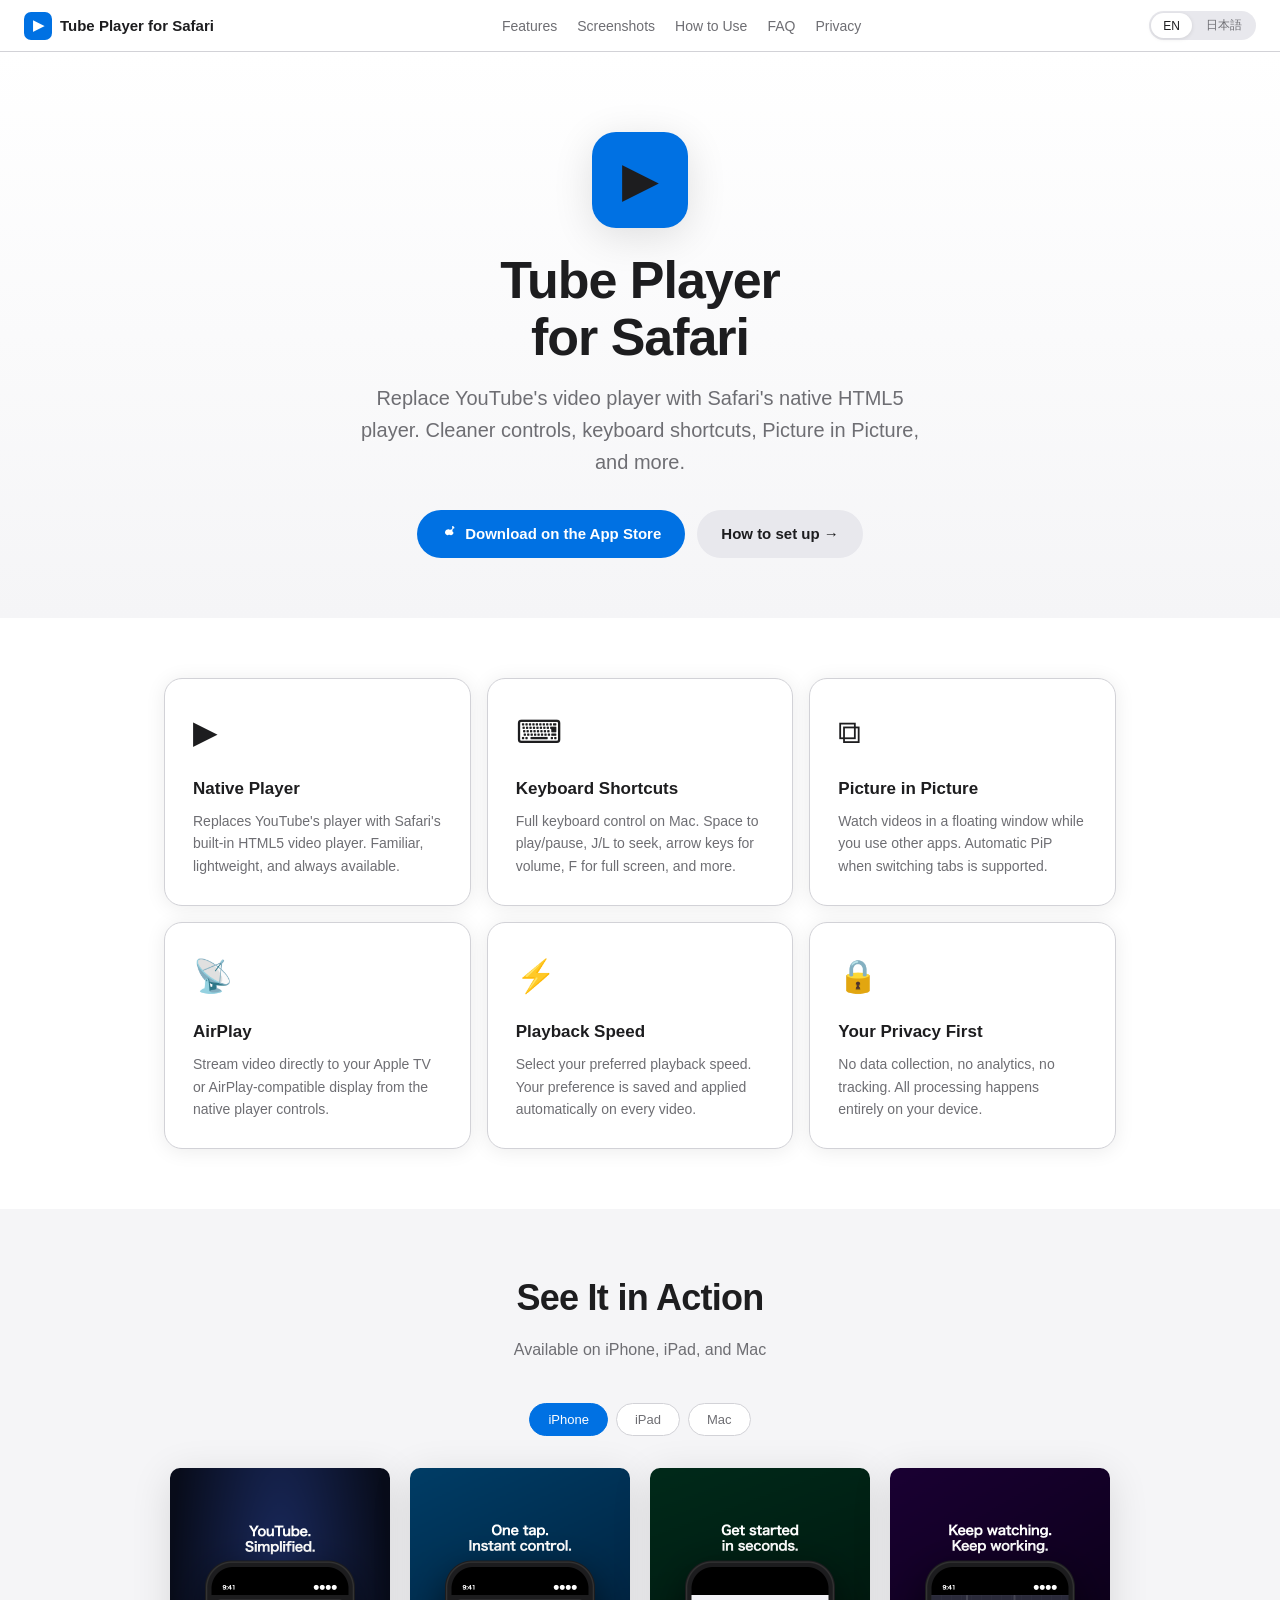
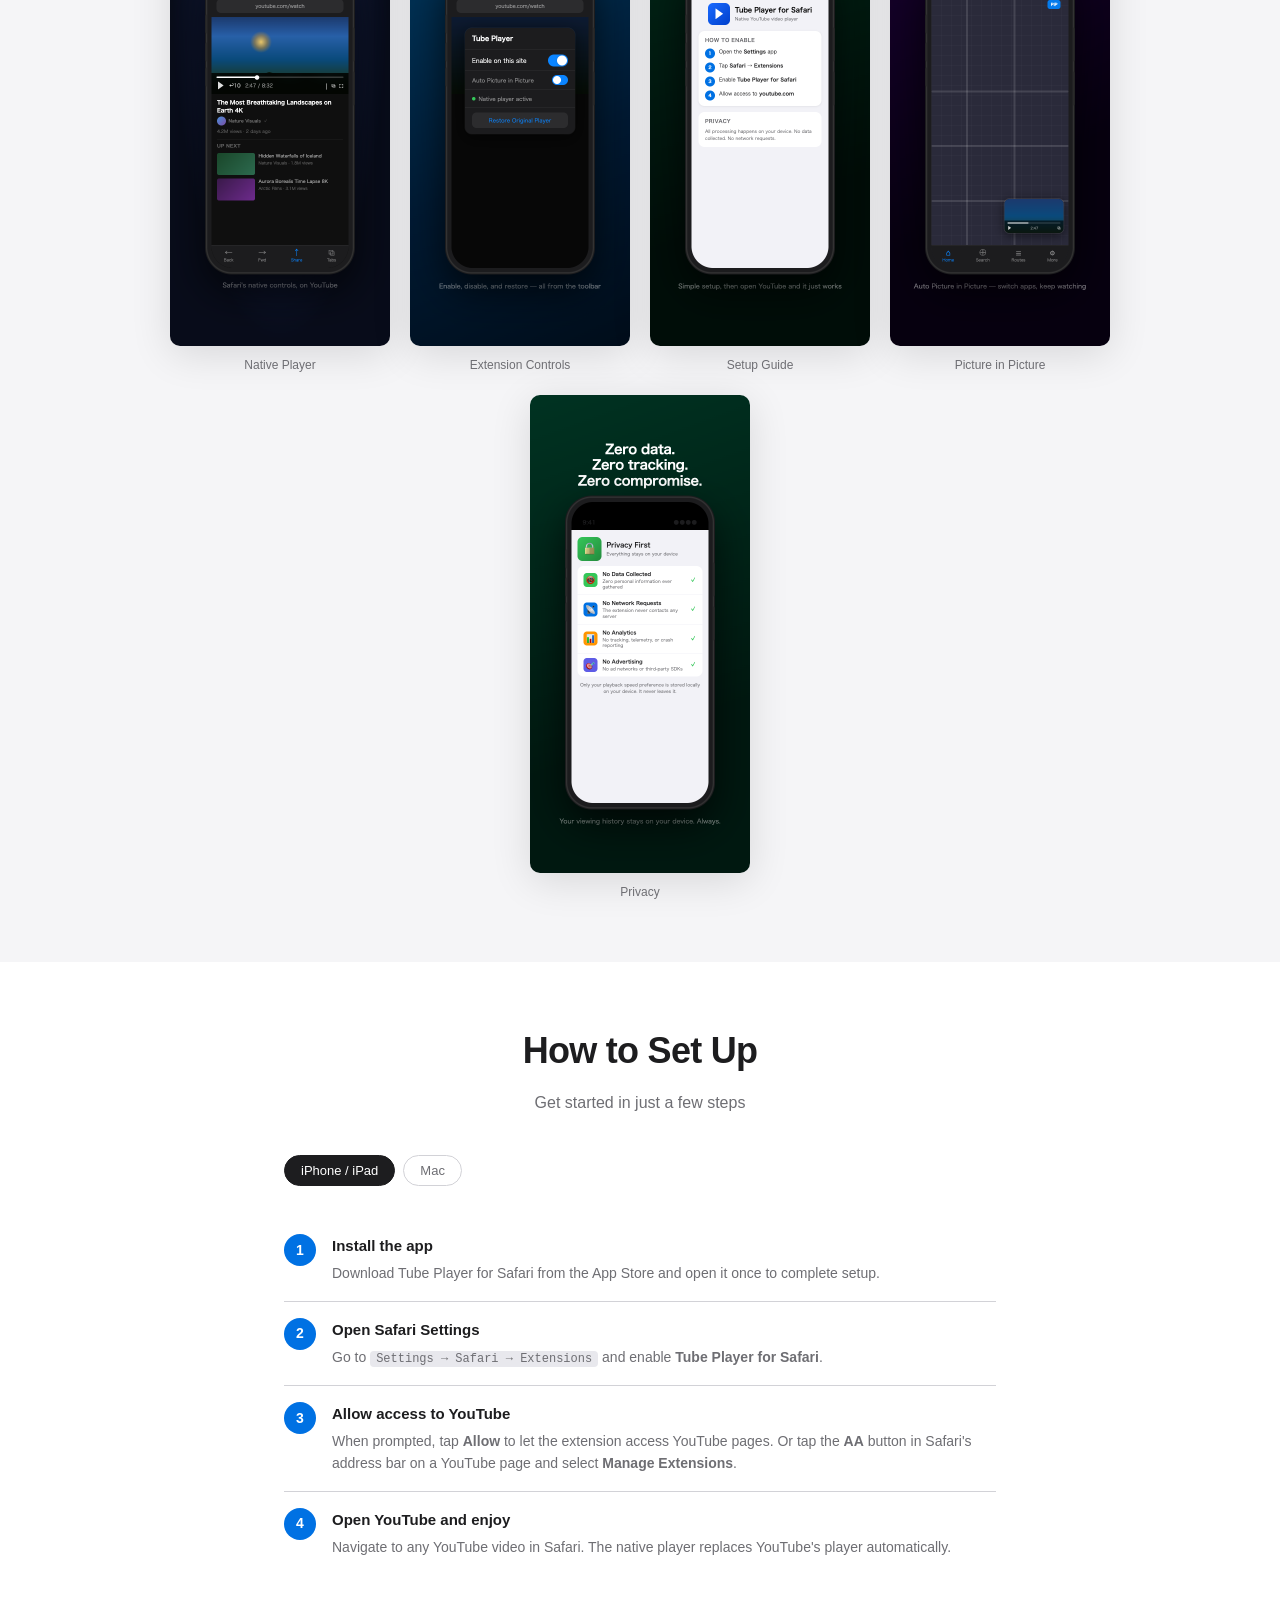
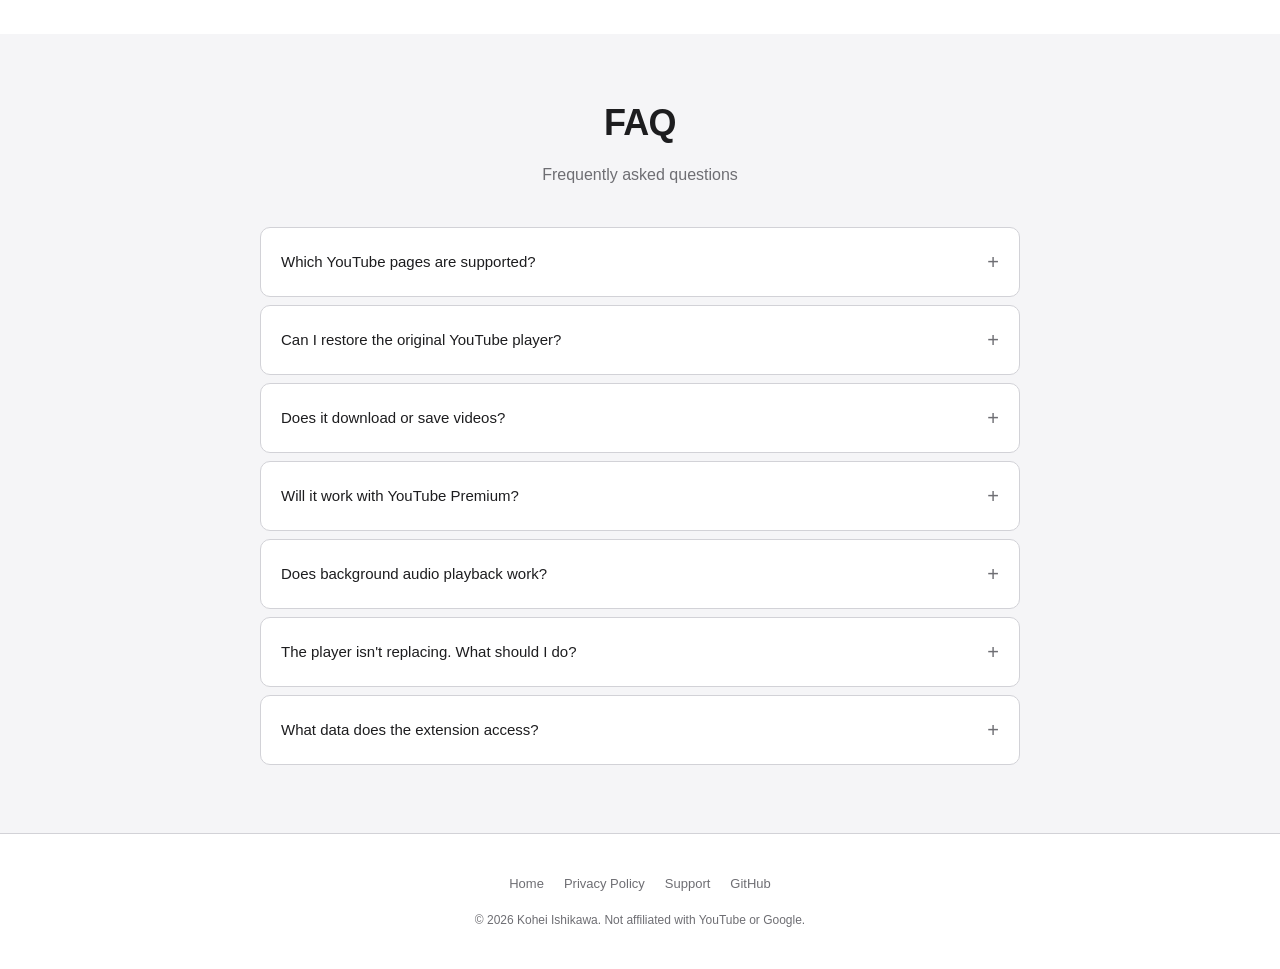
==== index.html @ a0680b27 "feat: add public support site with EN/JA language toggle - index.html: landing + support page with f" ====
<!DOCTYPE html>
<html lang="en">
<head>
  <meta charset="UTF-8">
  <meta name="viewport" content="width=device-width, initial-scale=1.0">
  <title>Tube Player for Safari</title>
  <meta name="description" content="Replace YouTube's video player with Safari's native HTML5 player. Cleaner controls, Picture in Picture, and full keyboard support.">
  <meta name="theme-color" content="#0071e3">
  <link rel="stylesheet" href="style.css">
  <!-- Open Graph -->
  <meta property="og:title" content="Tube Player for Safari">
  <meta property="og:description" content="Native YouTube video player for Safari on iPhone, iPad, and Mac.">
  <meta property="og:type" content="website">
  <meta property="og:image" content="images/iphone-01-player.png">
  <style>
    /* hide/show lang content */
    [data-lang] { display: none; }
    [data-lang="en"] { display: block; }
    html[lang="ja"] [data-lang="ja"] { display: block; }
    html[lang="ja"] [data-lang="en"] { display: none; }
    /* inline spans */
    span[data-lang] { display: none; }
    span[data-lang="en"] { display: inline; }
    html[lang="ja"] span[data-lang="ja"] { display: inline; }
    html[lang="ja"] span[data-lang="en"] { display: none; }
  </style>
</head>
<body>

<!-- ── Navigation ── -->
<nav>
  <a href="index.html" class="nav-brand">
    <div class="icon">▶</div>
    Tube Player for Safari
  </a>
  <ul class="nav-links">
    <li><a href="#features"><span data-lang="en">Features</span><span data-lang="ja">機能</span></a></li>
    <li><a href="#screenshots"><span data-lang="en">Screenshots</span><span data-lang="ja">スクリーンショット</span></a></li>
    <li><a href="#howto"><span data-lang="en">How to Use</span><span data-lang="ja">使い方</span></a></li>
    <li><a href="#faq">FAQ</a></li>
    <li><a href="privacy.html"><span data-lang="en">Privacy</span><span data-lang="ja">プライバシー</span></a></li>
  </ul>
  <div class="lang-toggle">
    <button class="lang-btn active" onclick="setLang('en')">EN</button>
    <button class="lang-btn" onclick="setLang('ja')">日本語</button>
  </div>
</nav>

<!-- ── Hero ── -->
<section class="hero">
  <div class="hero-icon">▶</div>

  <h1>
    <span data-lang="en">Tube Player<br>for Safari</span>
    <span data-lang="ja">Tube Player<br>for Safari</span>
  </h1>

  <p class="hero-sub">
    <span data-lang="en">Replace YouTube's video player with Safari's native HTML5 player. Cleaner controls, keyboard shortcuts, Picture in Picture, and more.</span>
    <span data-lang="ja">YouTubeの動画プレーヤーを、Safariのネイティブ HTML5 プレーヤーに置き換えます。スッキリしたコントロール、キーボードショートカット、ピクチャーインピクチャーに対応。</span>
  </p>

  <div class="cta-buttons">
    <a href="https://apps.apple.com/" class="btn-primary">
      <svg width="16" height="16" viewBox="0 0 16 16" fill="currentColor"><path d="M11.182 0c.36.014.703.1.986.252a2.5 2.5 0 0 1 .916.855c.21.333.347.703.4 1.09-.34.05-.663.163-.945.335a2.4 2.4 0 0 0-.85.882 2.37 2.37 0 0 0-.32 1.183c0 .45.12.87.336 1.232.22.364.524.655.88.855-.15.433-.36.84-.627 1.21a4.7 4.7 0 0 1-.836.92c-.3.254-.616.38-.956.38-.26 0-.528-.065-.8-.197a2.5 2.5 0 0 0-1.07-.23c-.37 0-.72.077-1.047.23-.326.153-.6.23-.82.23-.34 0-.662-.13-.966-.39a5.1 5.1 0 0 1-.84-.93 5.2 5.2 0 0 1-.673-1.266A4.7 4.7 0 0 1 4 6.7c0-.63.138-1.22.41-1.764a3.27 3.27 0 0 1 1.16-1.28 3.1 3.1 0 0 1 1.64-.474c.35 0 .692.075 1.025.224.333.15.614.225.845.225.198 0 .47-.073.818-.22.347-.146.695-.22 1.046-.22l.24.01z"/></svg>
      <span data-lang="en">Download on the App Store</span>
      <span data-lang="ja">App Storeからダウンロード</span>
    </a>
    <a href="#howto" class="btn-secondary">
      <span data-lang="en">How to set up →</span>
      <span data-lang="ja">設定方法 →</span>
    </a>
  </div>
</section>

<!-- ── Features ── -->
<section id="features">
  <div class="features">
    <div class="feature-card">
      <div class="feature-icon">▶</div>
      <h3><span data-lang="en">Native Player</span><span data-lang="ja">ネイティブプレーヤー</span></h3>
      <p>
        <span data-lang="en">Replaces YouTube's player with Safari's built-in HTML5 video player. Familiar, lightweight, and always available.</span>
        <span data-lang="ja">YouTubeのプレーヤーをSafariのHTML5ビデオプレーヤーに置き換えます。シンプルで軽量、いつでも使えます。</span>
      </p>
    </div>
    <div class="feature-card">
      <div class="feature-icon">⌨</div>
      <h3><span data-lang="en">Keyboard Shortcuts</span><span data-lang="ja">キーボードショートカット</span></h3>
      <p>
        <span data-lang="en">Full keyboard control on Mac. Space to play/pause, J/L to seek, arrow keys for volume, F for full screen, and more.</span>
        <span data-lang="ja">Macでフルキーボード操作。スペースで再生/一時停止、J/Lでシーク、矢印キーで音量調整、Fでフルスクリーンなど。</span>
      </p>
    </div>
    <div class="feature-card">
      <div class="feature-icon">⧉</div>
      <h3>Picture in Picture</h3>
      <p>
        <span data-lang="en">Watch videos in a floating window while you use other apps. Automatic PiP when switching tabs is supported.</span>
        <span data-lang="ja">他のアプリを使いながら、フローティングウィンドウで動画を視聴。タブ切替時に自動でPiPに移行する機能も搭載。</span>
      </p>
    </div>
    <div class="feature-card">
      <div class="feature-icon">📡</div>
      <h3>AirPlay</h3>
      <p>
        <span data-lang="en">Stream video directly to your Apple TV or AirPlay-compatible display from the native player controls.</span>
        <span data-lang="ja">Apple TVやAirPlay対応ディスプレイへ、ネイティブコントロールから直接ストリーミング。</span>
      </p>
    </div>
    <div class="feature-card">
      <div class="feature-icon">⚡</div>
      <h3><span data-lang="en">Playback Speed</span><span data-lang="ja">再生速度</span></h3>
      <p>
        <span data-lang="en">Select your preferred playback speed. Your preference is saved and applied automatically on every video.</span>
        <span data-lang="ja">好みの再生速度を選択できます。設定は保存され、次回以降も自動的に適用されます。</span>
      </p>
    </div>
    <div class="feature-card">
      <div class="feature-icon">🔒</div>
      <h3><span data-lang="en">Your Privacy First</span><span data-lang="ja">プライバシー最優先</span></h3>
      <p>
        <span data-lang="en">No data collection, no analytics, no tracking. All processing happens entirely on your device.</span>
        <span data-lang="ja">データ収集なし、アナリティクスなし、トラッキングなし。すべての処理はあなたのデバイス上で完結します。</span>
      </p>
    </div>
  </div>
</section>

<!-- ── Screenshots ── -->
<section id="screenshots" class="screenshots-section">
  <div class="section-header">
    <h2><span data-lang="en">See It in Action</span><span data-lang="ja">スクリーンショット</span></h2>
    <p><span data-lang="en">Available on iPhone, iPad, and Mac</span><span data-lang="ja">iPhone・iPad・Macに対応</span></p>
  </div>

  <div class="device-tabs">
    <button class="device-tab active" onclick="showDevice('iphone')">iPhone</button>
    <button class="device-tab" onclick="showDevice('ipad')">iPad</button>
    <button class="device-tab" onclick="showDevice('mac')">Mac</button>
  </div>

  <!-- iPhone -->
  <div id="gallery-iphone" class="screenshot-gallery active">
    <div class="screenshot-item iphone">
      <img src="images/iphone-01-player.png" alt="Native player on iPhone" loading="lazy">
      <p class="screenshot-caption"><span data-lang="en">Native Player</span><span data-lang="ja">ネイティブプレーヤー</span></p>
    </div>
    <div class="screenshot-item iphone">
      <img src="images/iphone-02-popup.png" alt="Extension popup on iPhone" loading="lazy">
      <p class="screenshot-caption"><span data-lang="en">Extension Controls</span><span data-lang="ja">拡張機能コントロール</span></p>
    </div>
    <div class="screenshot-item iphone">
      <img src="images/iphone-03-setup.png" alt="Setup screen on iPhone" loading="lazy">
      <p class="screenshot-caption"><span data-lang="en">Setup Guide</span><span data-lang="ja">設定ガイド</span></p>
    </div>
    <div class="screenshot-item iphone">
      <img src="images/iphone-04-pip.png" alt="Picture in Picture on iPhone" loading="lazy">
      <p class="screenshot-caption">Picture in Picture</p>
    </div>
    <div class="screenshot-item iphone">
      <img src="images/iphone-05-privacy.png" alt="Privacy info on iPhone" loading="lazy">
      <p class="screenshot-caption"><span data-lang="en">Privacy</span><span data-lang="ja">プライバシー</span></p>
    </div>
  </div>

  <!-- iPad -->
  <div id="gallery-ipad" class="screenshot-gallery">
    <div class="screenshot-item ipad">
      <img src="images/ipad-01-player.png" alt="Native player on iPad" loading="lazy">
      <p class="screenshot-caption"><span data-lang="en">Native Player</span><span data-lang="ja">ネイティブプレーヤー</span></p>
    </div>
  </div>

  <!-- Mac -->
  <div id="gallery-mac" class="screenshot-gallery">
    <div class="screenshot-item mac">
      <img src="images/mac-01-player.png" alt="Native player on Mac" loading="lazy">
      <p class="screenshot-caption"><span data-lang="en">Native Player</span><span data-lang="ja">ネイティブプレーヤー</span></p>
    </div>
    <div class="screenshot-item mac">
      <img src="images/mac-02-shortcuts.png" alt="Keyboard shortcuts on Mac" loading="lazy">
      <p class="screenshot-caption"><span data-lang="en">Keyboard Shortcuts</span><span data-lang="ja">キーボードショートカット</span></p>
    </div>
  </div>
</section>

<!-- ── How to Use ── -->
<section id="howto" class="howto-section">
  <div class="section-header">
    <h2><span data-lang="en">How to Set Up</span><span data-lang="ja">設定方法</span></h2>
    <p><span data-lang="en">Get started in just a few steps</span><span data-lang="ja">数ステップで開始できます</span></p>
  </div>

  <div class="platform-selector">
    <button class="platform-btn active" onclick="showPlatform('ios')">iPhone / iPad</button>
    <button class="platform-btn" onclick="showPlatform('mac')">Mac</button>
  </div>

  <!-- iPhone / iPad steps -->
  <div id="steps-ios" class="platform-steps active">
    <ol class="steps-list">
      <li>
        <div class="step-num">1</div>
        <div class="step-content">
          <h4><span data-lang="en">Install the app</span><span data-lang="ja">アプリをインストール</span></h4>
          <p><span data-lang="en">Download Tube Player for Safari from the App Store and open it once to complete setup.</span><span data-lang="ja">App StoreからTube Player for Safariをダウンロードし、一度開いてセットアップを完了します。</span></p>
        </div>
      </li>
      <li>
        <div class="step-num">2</div>
        <div class="step-content">
          <h4><span data-lang="en">Open Safari Settings</span><span data-lang="ja">Safariの設定を開く</span></h4>
          <p><span data-lang="en">Go to <code>Settings → Safari → Extensions</code> and enable <strong>Tube Player for Safari</strong>.</span><span data-lang="ja"><code>設定 → Safari → 機能拡張</code> を開き、<strong>Tube Player for Safari</strong> を有効にします。</span></p>
        </div>
      </li>
      <li>
        <div class="step-num">3</div>
        <div class="step-content">
          <h4><span data-lang="en">Allow access to YouTube</span><span data-lang="ja">YouTubeへのアクセスを許可</span></h4>
          <p><span data-lang="en">When prompted, tap <strong>Allow</strong> to let the extension access YouTube pages. Or tap the <strong>AA</strong> button in Safari's address bar on a YouTube page and select <strong>Manage Extensions</strong>.</span><span data-lang="ja">確認が表示されたら <strong>許可</strong> をタップします。またはYouTubeページでSafariのアドレスバーの <strong>AA</strong> ボタンをタップし、<strong>機能拡張を管理</strong> を選択します。</span></p>
        </div>
      </li>
      <li>
        <div class="step-num">4</div>
        <div class="step-content">
          <h4><span data-lang="en">Open YouTube and enjoy</span><span data-lang="ja">YouTubeを開いて楽しむ</span></h4>
          <p><span data-lang="en">Navigate to any YouTube video in Safari. The native player replaces YouTube's player automatically.</span><span data-lang="ja">SafariでYouTubeの動画ページを開きます。ネイティブプレーヤーが自動的に置き換えます。</span></p>
        </div>
      </li>
    </ol>
  </div>

  <!-- Mac steps -->
  <div id="steps-mac" class="platform-steps">
    <ol class="steps-list">
      <li>
        <div class="step-num">1</div>
        <div class="step-content">
          <h4><span data-lang="en">Install the app</span><span data-lang="ja">アプリをインストール</span></h4>
          <p><span data-lang="en">Download Tube Player for Safari from the Mac App Store and launch it.</span><span data-lang="ja">Mac App StoreからTube Player for Safariをダウンロードし、起動します。</span></p>
        </div>
      </li>
      <li>
        <div class="step-num">2</div>
        <div class="step-content">
          <h4><span data-lang="en">Enable in Safari Preferences</span><span data-lang="ja">Safari環境設定で有効化</span></h4>
          <p><span data-lang="en">In Safari, go to <code>Safari → Settings → Extensions</code> and check <strong>Tube Player for Safari</strong>.</span><span data-lang="ja">Safariで <code>Safari → 設定 → 機能拡張</code> を開き、<strong>Tube Player for Safari</strong> にチェックを入れます。</span></p>
        </div>
      </li>
      <li>
        <div class="step-num">3</div>
        <div class="step-content">
          <h4><span data-lang="en">Allow access to YouTube</span><span data-lang="ja">YouTubeへのアクセスを許可</span></h4>
          <p><span data-lang="en">Click the <strong>▶</strong> toolbar button on a YouTube page and choose <strong>Always Allow on youtube.com</strong>.</span><span data-lang="ja">YouTubeのページでツールバーの <strong>▶</strong> ボタンをクリックし、<strong>youtube.comで常に許可</strong> を選択します。</span></p>
        </div>
      </li>
      <li>
        <div class="step-num">4</div>
        <div class="step-content">
          <h4><span data-lang="en">Start watching</span><span data-lang="ja">視聴開始</span></h4>
          <p><span data-lang="en">Open any YouTube video. Use keyboard shortcuts: <code>Space</code> play/pause, <code>J</code>/<code>L</code> seek 10s, <code>F</code> full screen, <code>I</code> Picture in Picture.</span><span data-lang="ja">YouTubeの動画を開きます。キーボードショートカット: <code>Space</code> 再生/一時停止、<code>J</code>/<code>L</code> 10秒シーク、<code>F</code> フルスクリーン、<code>I</code> ピクチャーインピクチャー。</span></p>
        </div>
      </li>
    </ol>

    <!-- Keyboard reference table -->
    <div style="margin-top:32px">
      <h3 style="font-size:17px;font-weight:600;margin-bottom:16px"><span data-lang="en">Keyboard Shortcuts</span><span data-lang="ja">キーボードショートカット</span></h3>
      <table style="width:100%;border-collapse:collapse;font-size:14px">
        <thead>
          <tr style="border-bottom:2px solid var(--border)">
            <th style="text-align:left;padding:8px 12px;font-weight:600"><span data-lang="en">Key</span><span data-lang="ja">キー</span></th>
            <th style="text-align:left;padding:8px 12px;font-weight:600"><span data-lang="en">Action</span><span data-lang="ja">操作</span></th>
          </tr>
        </thead>
        <tbody>
          <tr style="border-bottom:1px solid var(--border)">
            <td style="padding:8px 12px"><code style="background:var(--bg3);padding:2px 8px;border-radius:4px;font-family:ui-monospace,'SF Mono',monospace">Space / K</code></td>
            <td style="padding:8px 12px;color:var(--text2)"><span data-lang="en">Play / Pause</span><span data-lang="ja">再生 / 一時停止</span></td>
          </tr>
          <tr style="border-bottom:1px solid var(--border)">
            <td style="padding:8px 12px"><code style="background:var(--bg3);padding:2px 8px;border-radius:4px;font-family:ui-monospace,'SF Mono',monospace">J / ←</code></td>
            <td style="padding:8px 12px;color:var(--text2)"><span data-lang="en">Seek back 10s</span><span data-lang="ja">10秒戻す</span></td>
          </tr>
          <tr style="border-bottom:1px solid var(--border)">
            <td style="padding:8px 12px"><code style="background:var(--bg3);padding:2px 8px;border-radius:4px;font-family:ui-monospace,'SF Mono',monospace">L / →</code></td>
            <td style="padding:8px 12px;color:var(--text2)"><span data-lang="en">Seek forward 10s</span><span data-lang="ja">10秒進む</span></td>
          </tr>
          <tr style="border-bottom:1px solid var(--border)">
            <td style="padding:8px 12px"><code style="background:var(--bg3);padding:2px 8px;border-radius:4px;font-family:ui-monospace,'SF Mono',monospace">↑ / ↓</code></td>
            <td style="padding:8px 12px;color:var(--text2)"><span data-lang="en">Volume up / down</span><span data-lang="ja">音量 上げる / 下げる</span></td>
          </tr>
          <tr style="border-bottom:1px solid var(--border)">
            <td style="padding:8px 12px"><code style="background:var(--bg3);padding:2px 8px;border-radius:4px;font-family:ui-monospace,'SF Mono',monospace">F</code></td>
            <td style="padding:8px 12px;color:var(--text2)"><span data-lang="en">Full screen</span><span data-lang="ja">フルスクリーン</span></td>
          </tr>
          <tr style="border-bottom:1px solid var(--border)">
            <td style="padding:8px 12px"><code style="background:var(--bg3);padding:2px 8px;border-radius:4px;font-family:ui-monospace,'SF Mono',monospace">M</code></td>
            <td style="padding:8px 12px;color:var(--text2)"><span data-lang="en">Mute / Unmute</span><span data-lang="ja">ミュート / ミュート解除</span></td>
          </tr>
          <tr style="border-bottom:1px solid var(--border)">
            <td style="padding:8px 12px"><code style="background:var(--bg3);padding:2px 8px;border-radius:4px;font-family:ui-monospace,'SF Mono',monospace">I</code></td>
            <td style="padding:8px 12px;color:var(--text2)">Picture in Picture</td>
          </tr>
          <tr>
            <td style="padding:8px 12px"><code style="background:var(--bg3);padding:2px 8px;border-radius:4px;font-family:ui-monospace,'SF Mono',monospace">0 – 9</code></td>
            <td style="padding:8px 12px;color:var(--text2)"><span data-lang="en">Jump to 0%–90%</span><span data-lang="ja">0%〜90%にジャンプ</span></td>
          </tr>
        </tbody>
      </table>
    </div>
  </div>
</section>

<!-- ── FAQ ── -->
<section id="faq" class="faq-section">
  <div class="section-header">
    <h2>FAQ</h2>
    <p><span data-lang="en">Frequently asked questions</span><span data-lang="ja">よくある質問</span></p>
  </div>
  <div class="faq-list">

    <details>
      <summary><span data-lang="en">Which YouTube pages are supported?</span><span data-lang="ja">どのYouTubeページに対応していますか？</span></summary>
      <p><span data-lang="en">Standard video pages (youtube.com/watch), embedded players, Shorts, and playlists are detected. Live streams are handled separately. If replacement isn't possible for a particular page, the original player is left untouched.</span><span data-lang="ja">標準の動画ページ（youtube.com/watch）、埋め込みプレーヤー、ショート、プレイリストに対応しています。ライブ配信は別途処理されます。特定のページで置き換えができない場合、元のプレーヤーはそのまま維持されます。</span></p>
    </details>

    <details>
      <summary><span data-lang="en">Can I restore the original YouTube player?</span><span data-lang="ja">元のYouTubeプレーヤーに戻せますか？</span></summary>
      <p><span data-lang="en">Yes. Click the Tube Player toolbar button and tap "Restore Original Player" to switch back immediately. You can also disable the extension per-site or globally from the same popup.</span><span data-lang="ja">はい。ツールバーのTube Playerボタンをクリックして「元のプレーヤーに戻す」をタップすると、すぐに切り替えられます。同じポップアップからサイト単位、またはグローバルに拡張機能を無効にすることもできます。</span></p>
    </details>

    <details>
      <summary><span data-lang="en">Does it download or save videos?</span><span data-lang="ja">動画をダウンロード・保存できますか？</span></summary>
      <p><span data-lang="en">No. The extension only replaces the player UI — it never extracts or saves media streams. It works entirely with the video stream YouTube already provides to the page.</span><span data-lang="ja">いいえ。拡張機能はプレーヤーのUIを置き換えるだけで、メディアストリームを抽出・保存することはありません。YouTubeがページに提供している動画ストリームをそのまま使用します。</span></p>
    </details>

    <details>
      <summary><span data-lang="en">Will it work with YouTube Premium?</span><span data-lang="ja">YouTube Premiumでも動作しますか？</span></summary>
      <p><span data-lang="en">Yes. The extension works with both free and Premium accounts. It replaces the player regardless of account status.</span><span data-lang="ja">はい。無料アカウントとPremiumアカウントの両方で動作します。アカウントの状態に関わらず、プレーヤーを置き換えます。</span></p>
    </details>

    <details>
      <summary><span data-lang="en">Does background audio playback work?</span><span data-lang="ja">バックグラウンド再生はできますか？</span></summary>
      <p><span data-lang="en">Background audio behavior depends on Safari and the OS version. The extension uses only standard browser APIs — it does not bypass any platform restrictions. Picture in Picture mode enables continued playback in a floating window.</span><span data-lang="ja">バックグラウンド再生はSafariとOSバージョンによって異なります。拡張機能は標準のブラウザAPIのみを使用しており、プラットフォームの制限を回避することはありません。ピクチャーインピクチャーモードを使用すると、フローティングウィンドウで再生を継続できます。</span></p>
    </details>

    <details>
      <summary><span data-lang="en">The player isn't replacing. What should I do?</span><span data-lang="ja">プレーヤーが置き換えられません。どうすればよいですか？</span></summary>
      <p><span data-lang="en">1. Check that the extension is enabled in Safari Settings → Extensions. 2. Make sure access to youtube.com is allowed. 3. Reload the page. 4. Try toggling the extension off and on in the toolbar popup. If the problem persists, use "Restore Original Player" to revert and try again on the next page load.</span><span data-lang="ja">1. 設定 → Safari → 機能拡張 で拡張機能が有効になっているか確認します。2. youtube.com へのアクセスが許可されていることを確認します。3. ページを再読み込みします。4. ツールバーのポップアップで拡張機能をオフ/オンしてみます。問題が続く場合は「元のプレーヤーに戻す」を使用して元に戻し、次のページ読み込み時に再試行してください。</span></p>
    </details>

    <details>
      <summary><span data-lang="en">What data does the extension access?</span><span data-lang="ja">拡張機能はどのデータにアクセスしますか？</span></summary>
      <p><span data-lang="en">The extension reads the YouTube page DOM to find and replace the video player element. It stores three preferences locally: enabled/disabled state, preferred playback speed, and auto-PiP setting. No data is ever sent to any server. See the <a href="privacy.html">Privacy Policy</a> for full details.</span><span data-lang="ja">拡張機能は動画プレーヤー要素を見つけて置き換えるためにYouTubeページのDOMを読み取ります。有効/無効の状態、好みの再生速度、自動PiP設定の3つの設定をローカルに保存します。データが外部サーバーに送信されることはありません。詳細は<a href="privacy.html">プライバシーポリシー</a>をご覧ください。</span></p>
    </details>

  </div>
</section>

<!-- ── Footer ── -->
<footer>
  <div class="footer-links">
    <a href="index.html"><span data-lang="en">Home</span><span data-lang="ja">ホーム</span></a>
    <a href="privacy.html"><span data-lang="en">Privacy Policy</span><span data-lang="ja">プライバシーポリシー</span></a>
    <a href="mailto:kouhei1@gmail.com"><span data-lang="en">Support</span><span data-lang="ja">サポート</span></a>
    <a href="https://github.com/isitest1/tube-player-for-safari">GitHub</a>
  </div>
  <p class="footer-copy">
    &copy; 2026 Kohei Ishikawa. <span data-lang="en">Not affiliated with YouTube or Google.</span><span data-lang="ja">YouTubeおよびGoogleとは無関係です。</span>
  </p>
</footer>

<script>
// Language toggle
function setLang(lang) {
  document.documentElement.lang = lang;
  document.querySelectorAll('.lang-btn').forEach(btn => {
    btn.classList.toggle('active', btn.textContent.trim().toLowerCase().includes(lang === 'en' ? 'en' : '日'));
  });
  localStorage.setItem('tp-lang', lang);
}

// Device tabs
function showDevice(device) {
  document.querySelectorAll('.device-tab').forEach((tab, i) => {
    tab.classList.toggle('active', ['iphone','ipad','mac'][i] === device);
  });
  document.querySelectorAll('.screenshot-gallery').forEach(g => {
    g.classList.toggle('active', g.id === 'gallery-' + device);
  });
}

// Platform steps
function showPlatform(platform) {
  document.querySelectorAll('.platform-btn').forEach((btn, i) => {
    btn.classList.toggle('active', ['ios','mac'][i] === platform);
  });
  document.querySelectorAll('.platform-steps').forEach(s => {
    s.classList.toggle('active', s.id === 'steps-' + platform);
  });
}

// Restore saved language
(function() {
  const saved = localStorage.getItem('tp-lang');
  const browserLang = navigator.language.startsWith('ja') ? 'ja' : 'en';
  setLang(saved || browserLang);
})();
</script>
</body>
</html>
---- style.css ----
/* Tube Player for Safari — Support Site */
:root {
  --bg: #ffffff;
  --bg2: #f5f5f7;
  --bg3: #e8e8ed;
  --text: #1d1d1f;
  --text2: #6e6e73;
  --accent: #0071e3;
  --accent2: #0077ed;
  --border: #d2d2d7;
  --card: #ffffff;
  --shadow: 0 2px 20px rgba(0,0,0,0.08);
  --shadow-lg: 0 8px 40px rgba(0,0,0,0.12);
  --radius: 18px;
  --radius-sm: 10px;
  color-scheme: light dark;
}

@media (prefers-color-scheme: dark) {
  :root {
    --bg: #000000;
    --bg2: #1c1c1e;
    --bg3: #2c2c2e;
    --text: #f5f5f7;
    --text2: #8e8e93;
    --accent: #2997ff;
    --accent2: #409cff;
    --border: #38383a;
    --card: #1c1c1e;
    --shadow: 0 2px 20px rgba(0,0,0,0.4);
    --shadow-lg: 0 8px 40px rgba(0,0,0,0.6);
  }
}

*, *::before, *::after { box-sizing: border-box; margin: 0; padding: 0; }

html { scroll-behavior: smooth; }

body {
  font-family: -apple-system, BlinkMacSystemFont, "SF Pro Text", "Segoe UI", sans-serif;
  background: var(--bg);
  color: var(--text);
  line-height: 1.6;
  -webkit-font-smoothing: antialiased;
}

/* ── Navigation ── */
nav {
  position: sticky;
  top: 0;
  z-index: 100;
  display: flex;
  align-items: center;
  justify-content: space-between;
  padding: 0 24px;
  height: 52px;
  background: rgba(var(--bg-rgb, 255,255,255), 0.85);
  backdrop-filter: blur(20px) saturate(180%);
  -webkit-backdrop-filter: blur(20px) saturate(180%);
  border-bottom: 1px solid var(--border);
}

@media (prefers-color-scheme: dark) {
  nav { background: rgba(0,0,0,0.85); }
}

.nav-brand {
  font-size: 15px;
  font-weight: 600;
  color: var(--text);
  text-decoration: none;
  display: flex;
  align-items: center;
  gap: 8px;
}

.nav-brand .icon {
  width: 28px;
  height: 28px;
  background: var(--accent);
  border-radius: 7px;
  display: flex;
  align-items: center;
  justify-content: center;
  color: #fff;
  font-size: 14px;
}

.nav-links {
  display: flex;
  align-items: center;
  gap: 20px;
  list-style: none;
}

.nav-links a {
  font-size: 14px;
  color: var(--text2);
  text-decoration: none;
  transition: color 0.2s;
}

.nav-links a:hover { color: var(--text); }

.lang-toggle {
  display: flex;
  background: var(--bg3);
  border-radius: 20px;
  padding: 2px;
  gap: 2px;
}

.lang-btn {
  border: none;
  background: transparent;
  color: var(--text2);
  font-size: 12px;
  font-weight: 500;
  padding: 4px 12px;
  border-radius: 18px;
  cursor: pointer;
  transition: all 0.2s;
  font-family: inherit;
}

.lang-btn.active {
  background: var(--card);
  color: var(--text);
  box-shadow: 0 1px 4px rgba(0,0,0,0.1);
}

/* ── Hero ── */
.hero {
  text-align: center;
  padding: 80px 24px 60px;
  background: linear-gradient(180deg, var(--bg) 0%, var(--bg2) 100%);
}

.hero-icon {
  width: 96px;
  height: 96px;
  background: var(--accent);
  border-radius: 24px;
  display: flex;
  align-items: center;
  justify-content: center;
  font-size: 48px;
  margin: 0 auto 24px;
  box-shadow: var(--shadow-lg);
}

.hero h1 {
  font-size: clamp(32px, 6vw, 52px);
  font-weight: 700;
  letter-spacing: -0.02em;
  line-height: 1.1;
  margin-bottom: 16px;
}

.hero-sub {
  font-size: clamp(16px, 3vw, 20px);
  color: var(--text2);
  max-width: 560px;
  margin: 0 auto 32px;
}

.cta-buttons {
  display: flex;
  gap: 12px;
  justify-content: center;
  flex-wrap: wrap;
}

.btn-primary {
  display: inline-flex;
  align-items: center;
  gap: 8px;
  background: var(--accent);
  color: #fff;
  text-decoration: none;
  padding: 12px 24px;
  border-radius: 980px;
  font-size: 15px;
  font-weight: 600;
  transition: background 0.2s, transform 0.1s;
}

.btn-primary:hover { background: var(--accent2); transform: translateY(-1px); }

.btn-secondary {
  display: inline-flex;
  align-items: center;
  gap: 8px;
  background: var(--bg3);
  color: var(--text);
  text-decoration: none;
  padding: 12px 24px;
  border-radius: 980px;
  font-size: 15px;
  font-weight: 600;
  transition: background 0.2s, transform 0.1s;
}

.btn-secondary:hover { background: var(--border); transform: translateY(-1px); }

/* ── Features ── */
.features {
  display: grid;
  grid-template-columns: repeat(auto-fit, minmax(260px, 1fr));
  gap: 16px;
  max-width: 1000px;
  margin: 0 auto;
  padding: 60px 24px;
}

.feature-card {
  background: var(--card);
  border: 1px solid var(--border);
  border-radius: var(--radius);
  padding: 28px;
  box-shadow: var(--shadow);
}

.feature-icon {
  font-size: 32px;
  margin-bottom: 16px;
}

.feature-card h3 {
  font-size: 17px;
  font-weight: 600;
  margin-bottom: 8px;
}

.feature-card p {
  font-size: 14px;
  color: var(--text2);
  line-height: 1.6;
}

/* ── Screenshots ── */
.screenshots-section {
  background: var(--bg2);
  padding: 60px 24px;
}

.section-header {
  text-align: center;
  margin-bottom: 40px;
}

.section-header h2 {
  font-size: clamp(24px, 4vw, 36px);
  font-weight: 700;
  letter-spacing: -0.02em;
  margin-bottom: 10px;
}

.section-header p {
  font-size: 16px;
  color: var(--text2);
}

.device-tabs {
  display: flex;
  justify-content: center;
  gap: 8px;
  margin-bottom: 32px;
}

.device-tab {
  border: 1px solid var(--border);
  background: var(--card);
  color: var(--text2);
  font-size: 13px;
  font-weight: 500;
  padding: 8px 18px;
  border-radius: 980px;
  cursor: pointer;
  transition: all 0.2s;
  font-family: inherit;
}

.device-tab.active {
  background: var(--accent);
  border-color: var(--accent);
  color: #fff;
}

.screenshot-gallery {
  display: none;
  gap: 20px;
  justify-content: center;
  flex-wrap: wrap;
  max-width: 1100px;
  margin: 0 auto;
}

.screenshot-gallery.active { display: flex; }

.screenshot-item {
  text-align: center;
}

.screenshot-item img {
  border-radius: var(--radius-sm);
  box-shadow: var(--shadow-lg);
  display: block;
  max-width: 100%;
}

.screenshot-item.iphone img { width: 220px; }
.screenshot-item.ipad img   { width: 340px; }
.screenshot-item.mac img    { width: 580px; }

.screenshot-caption {
  margin-top: 10px;
  font-size: 12px;
  color: var(--text2);
}

/* ── How to Use ── */
.howto-section {
  max-width: 760px;
  margin: 0 auto;
  padding: 60px 24px;
}

.platform-selector {
  display: flex;
  gap: 8px;
  margin-bottom: 32px;
  flex-wrap: wrap;
}

.platform-btn {
  border: 1px solid var(--border);
  background: var(--card);
  color: var(--text2);
  font-size: 13px;
  font-weight: 500;
  padding: 7px 16px;
  border-radius: 980px;
  cursor: pointer;
  transition: all 0.2s;
  font-family: inherit;
}

.platform-btn.active {
  background: var(--text);
  border-color: var(--text);
  color: var(--bg);
}

.platform-steps { display: none; }
.platform-steps.active { display: block; }

.steps-list {
  list-style: none;
  counter-reset: step;
}

.steps-list li {
  counter-increment: step;
  display: flex;
  gap: 16px;
  padding: 16px 0;
  border-bottom: 1px solid var(--border);
}

.steps-list li:last-child { border-bottom: none; }

.step-num {
  width: 32px;
  height: 32px;
  border-radius: 50%;
  background: var(--accent);
  color: #fff;
  font-size: 14px;
  font-weight: 700;
  display: flex;
  align-items: center;
  justify-content: center;
  flex-shrink: 0;
}

.step-content h4 {
  font-size: 15px;
  font-weight: 600;
  margin-bottom: 4px;
}

.step-content p {
  font-size: 14px;
  color: var(--text2);
}

.step-content code {
  background: var(--bg3);
  border-radius: 4px;
  padding: 1px 6px;
  font-size: 12px;
  font-family: ui-monospace, "SF Mono", monospace;
}

/* ── FAQ ── */
.faq-section {
  background: var(--bg2);
  padding: 60px 24px;
}

.faq-list {
  max-width: 760px;
  margin: 0 auto;
}

details {
  background: var(--card);
  border: 1px solid var(--border);
  border-radius: var(--radius-sm);
  margin-bottom: 8px;
  overflow: hidden;
}

summary {
  padding: 18px 20px;
  font-size: 15px;
  font-weight: 500;
  cursor: pointer;
  display: flex;
  justify-content: space-between;
  align-items: center;
  list-style: none;
}

summary::-webkit-details-marker { display: none; }

summary::after {
  content: "+";
  font-size: 20px;
  color: var(--text2);
  transition: transform 0.2s;
}

details[open] summary::after { transform: rotate(45deg); }

details p {
  padding: 0 20px 18px;
  font-size: 14px;
  color: var(--text2);
  line-height: 1.7;
}

/* ── Footer ── */
footer {
  border-top: 1px solid var(--border);
  padding: 40px 24px;
  text-align: center;
}

.footer-links {
  display: flex;
  gap: 20px;
  justify-content: center;
  flex-wrap: wrap;
  margin-bottom: 16px;
}

.footer-links a {
  font-size: 13px;
  color: var(--text2);
  text-decoration: none;
}

.footer-links a:hover { color: var(--accent); }

.footer-copy {
  font-size: 12px;
  color: var(--text2);
}

/* ── Privacy page ── */
.prose {
  max-width: 720px;
  margin: 0 auto;
  padding: 60px 24px;
}

.prose h1 {
  font-size: 32px;
  font-weight: 700;
  letter-spacing: -0.02em;
  margin-bottom: 8px;
}

.prose .updated {
  font-size: 13px;
  color: var(--text2);
  margin-bottom: 40px;
}

.prose h2 {
  font-size: 20px;
  font-weight: 600;
  margin: 36px 0 12px;
}

.prose p {
  font-size: 15px;
  color: var(--text2);
  margin-bottom: 14px;
  line-height: 1.75;
}

.prose ul {
  padding-left: 20px;
  margin-bottom: 14px;
}

.prose li {
  font-size: 15px;
  color: var(--text2);
  margin-bottom: 6px;
  line-height: 1.75;
}

.prose strong { color: var(--text); }

.data-table {
  width: 100%;
  border-collapse: collapse;
  margin: 20px 0;
  font-size: 14px;
}

.data-table th {
  text-align: left;
  padding: 10px 14px;
  background: var(--bg3);
  font-weight: 600;
  border-bottom: 2px solid var(--border);
}

.data-table td {
  padding: 10px 14px;
  border-bottom: 1px solid var(--border);
  color: var(--text2);
}

.data-table tr:last-child td { border-bottom: none; }

.tag-no {
  display: inline-block;
  background: #34c759;
  color: #fff;
  font-size: 11px;
  font-weight: 600;
  padding: 2px 8px;
  border-radius: 10px;
}

/* ── Responsive ── */
@media (max-width: 600px) {
  .nav-links { display: none; }
  .screenshot-item.mac img { width: 100%; }
  .screenshot-item.ipad img { width: 260px; }
}
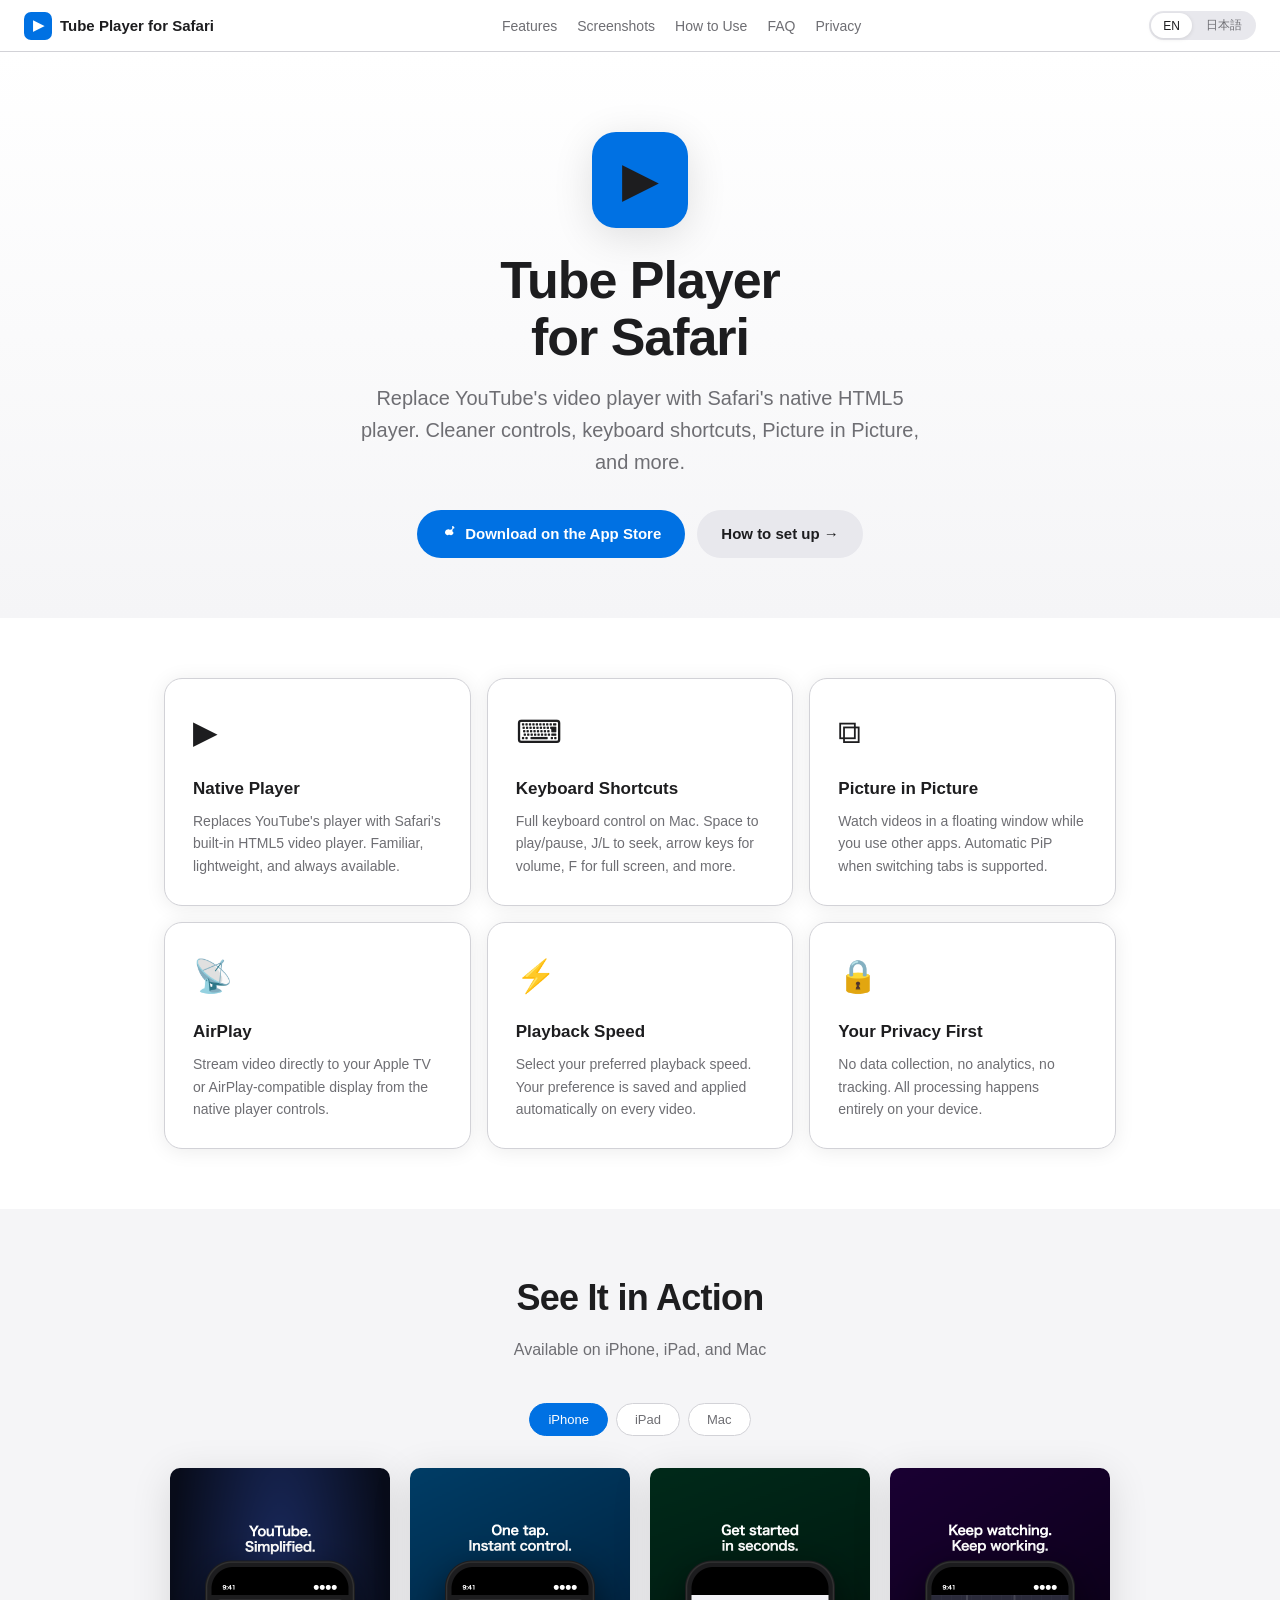
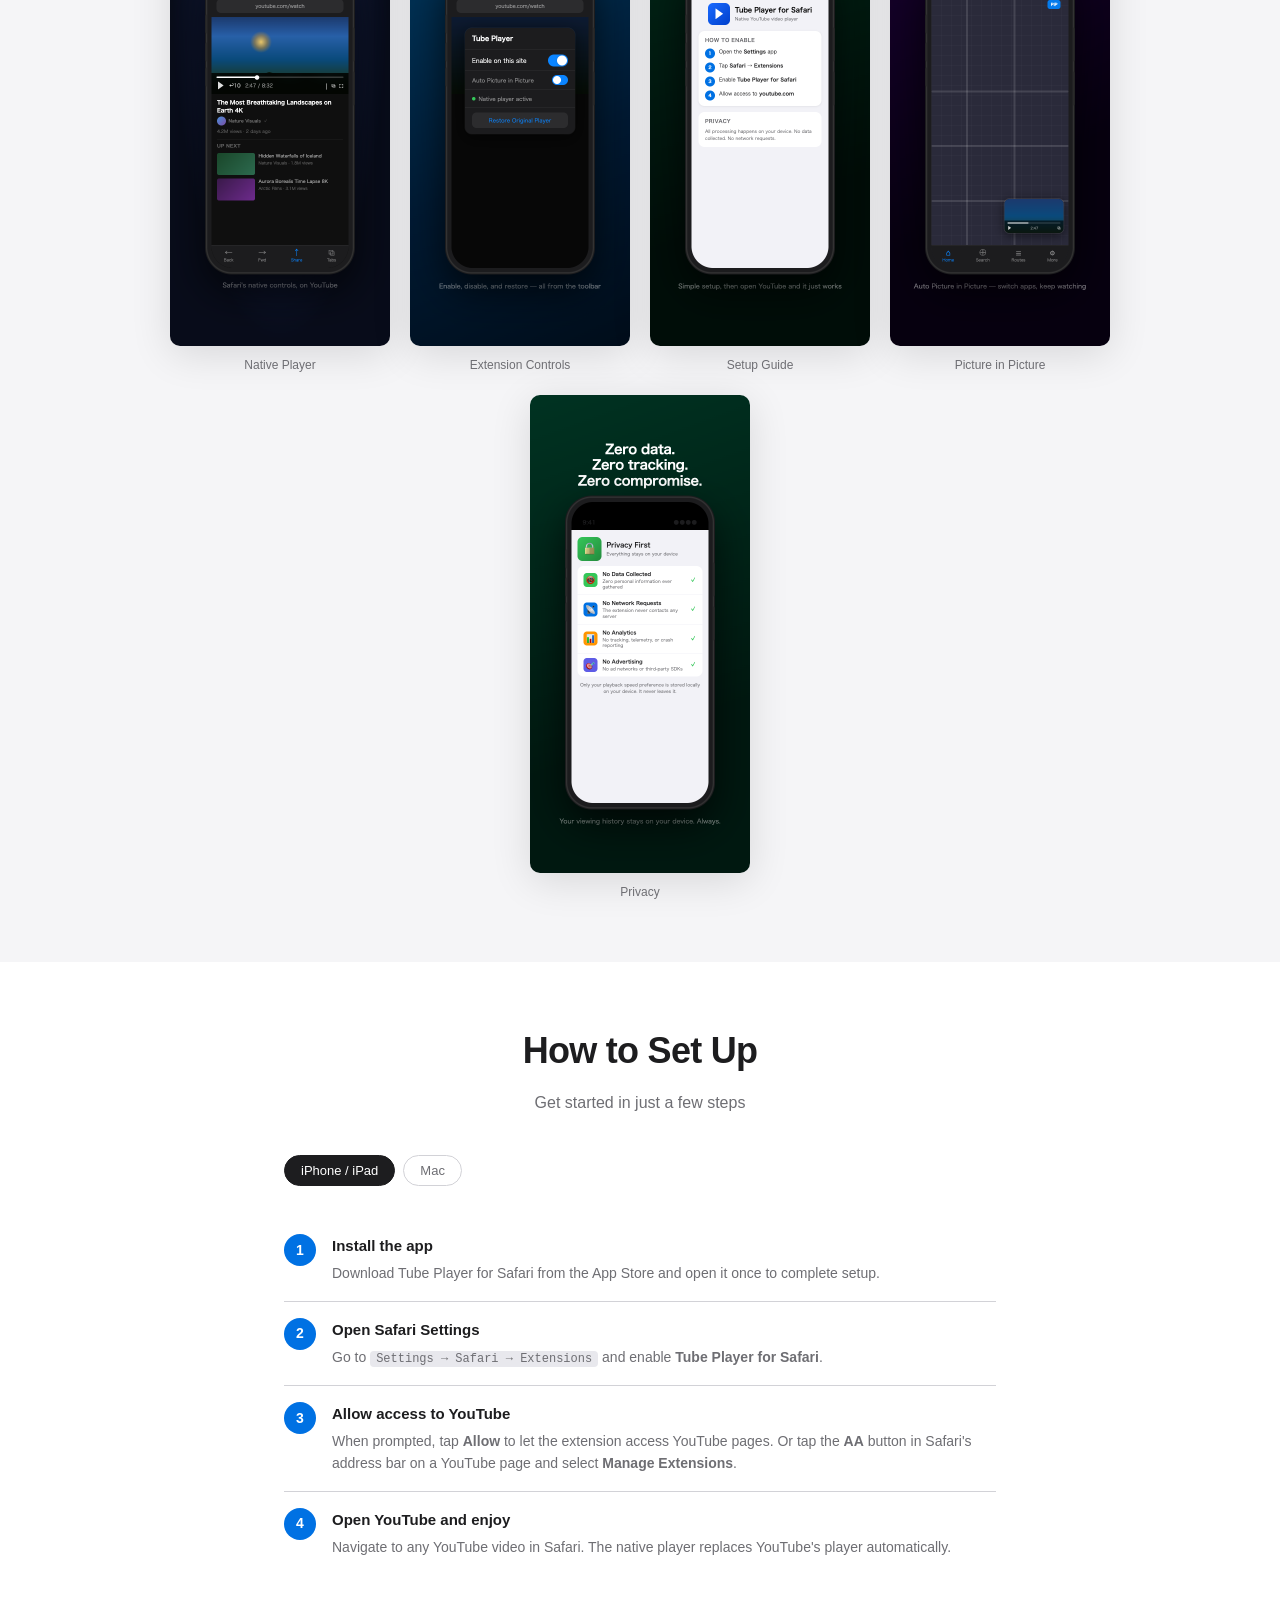
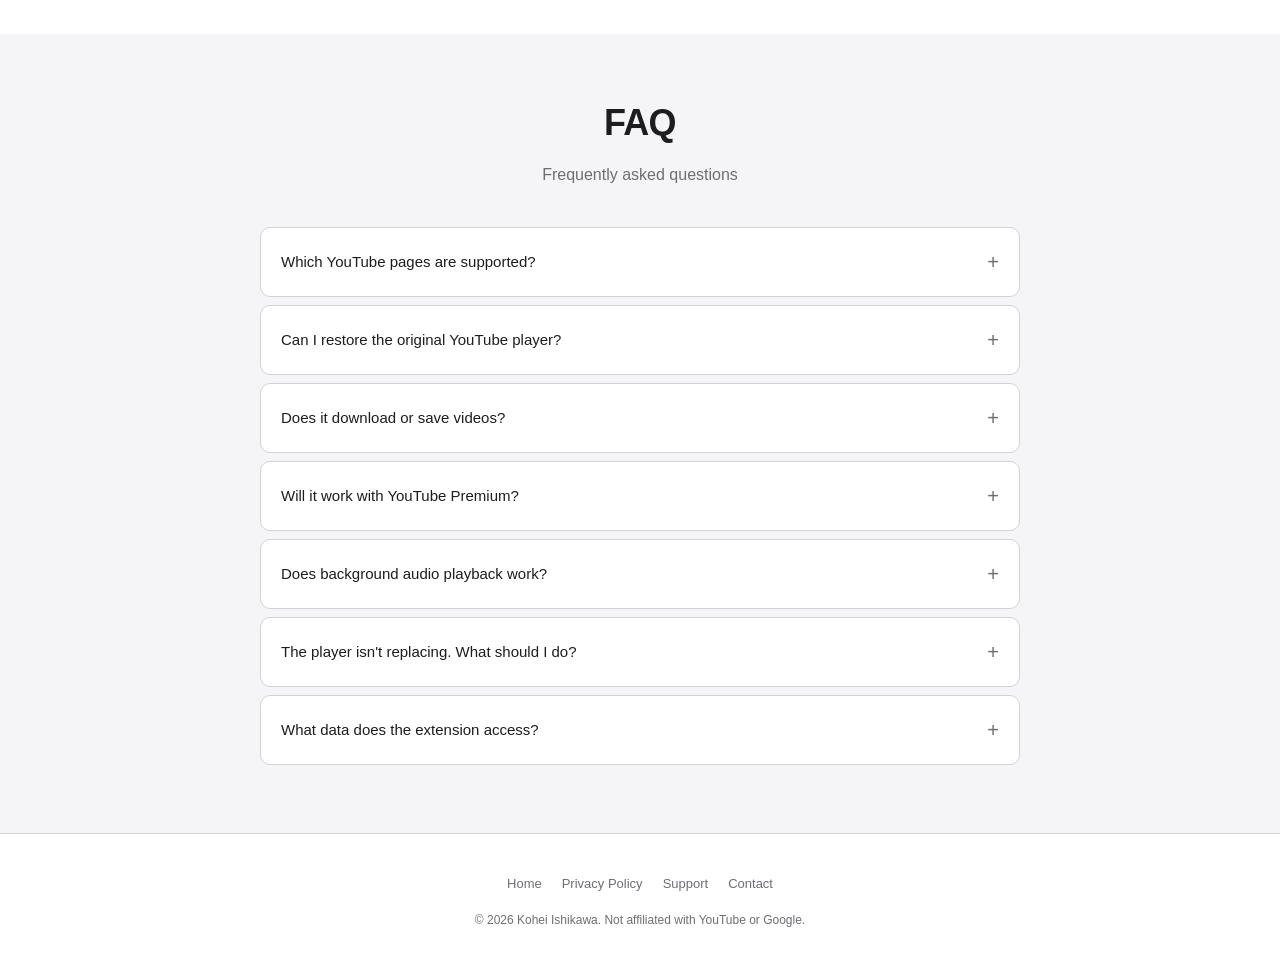
==== commit 97dba27d: "fix: replace private GitHub link with contact email in footer Co-Authored-By: Claude Sonnet 4.6 <nor" ====
--- a/index.html
+++ b/index.html
@@ -365,7 +365,7 @@
     <a href="index.html"><span data-lang="en">Home</span><span data-lang="ja">ホーム</span></a>
     <a href="privacy.html"><span data-lang="en">Privacy Policy</span><span data-lang="ja">プライバシーポリシー</span></a>
     <a href="mailto:kouhei1@gmail.com"><span data-lang="en">Support</span><span data-lang="ja">サポート</span></a>
-    <a href="https://github.com/isitest1/tube-player-for-safari">GitHub</a>
+    <a href="mailto:kouhei1@gmail.com"><span data-lang="en">Contact</span><span data-lang="ja">お問い合わせ</span></a>
   </div>
   <p class="footer-copy">
     &copy; 2026 Kohei Ishikawa. <span data-lang="en">Not affiliated with YouTube or Google.</span><span data-lang="ja">YouTubeおよびGoogleとは無関係です。</span>
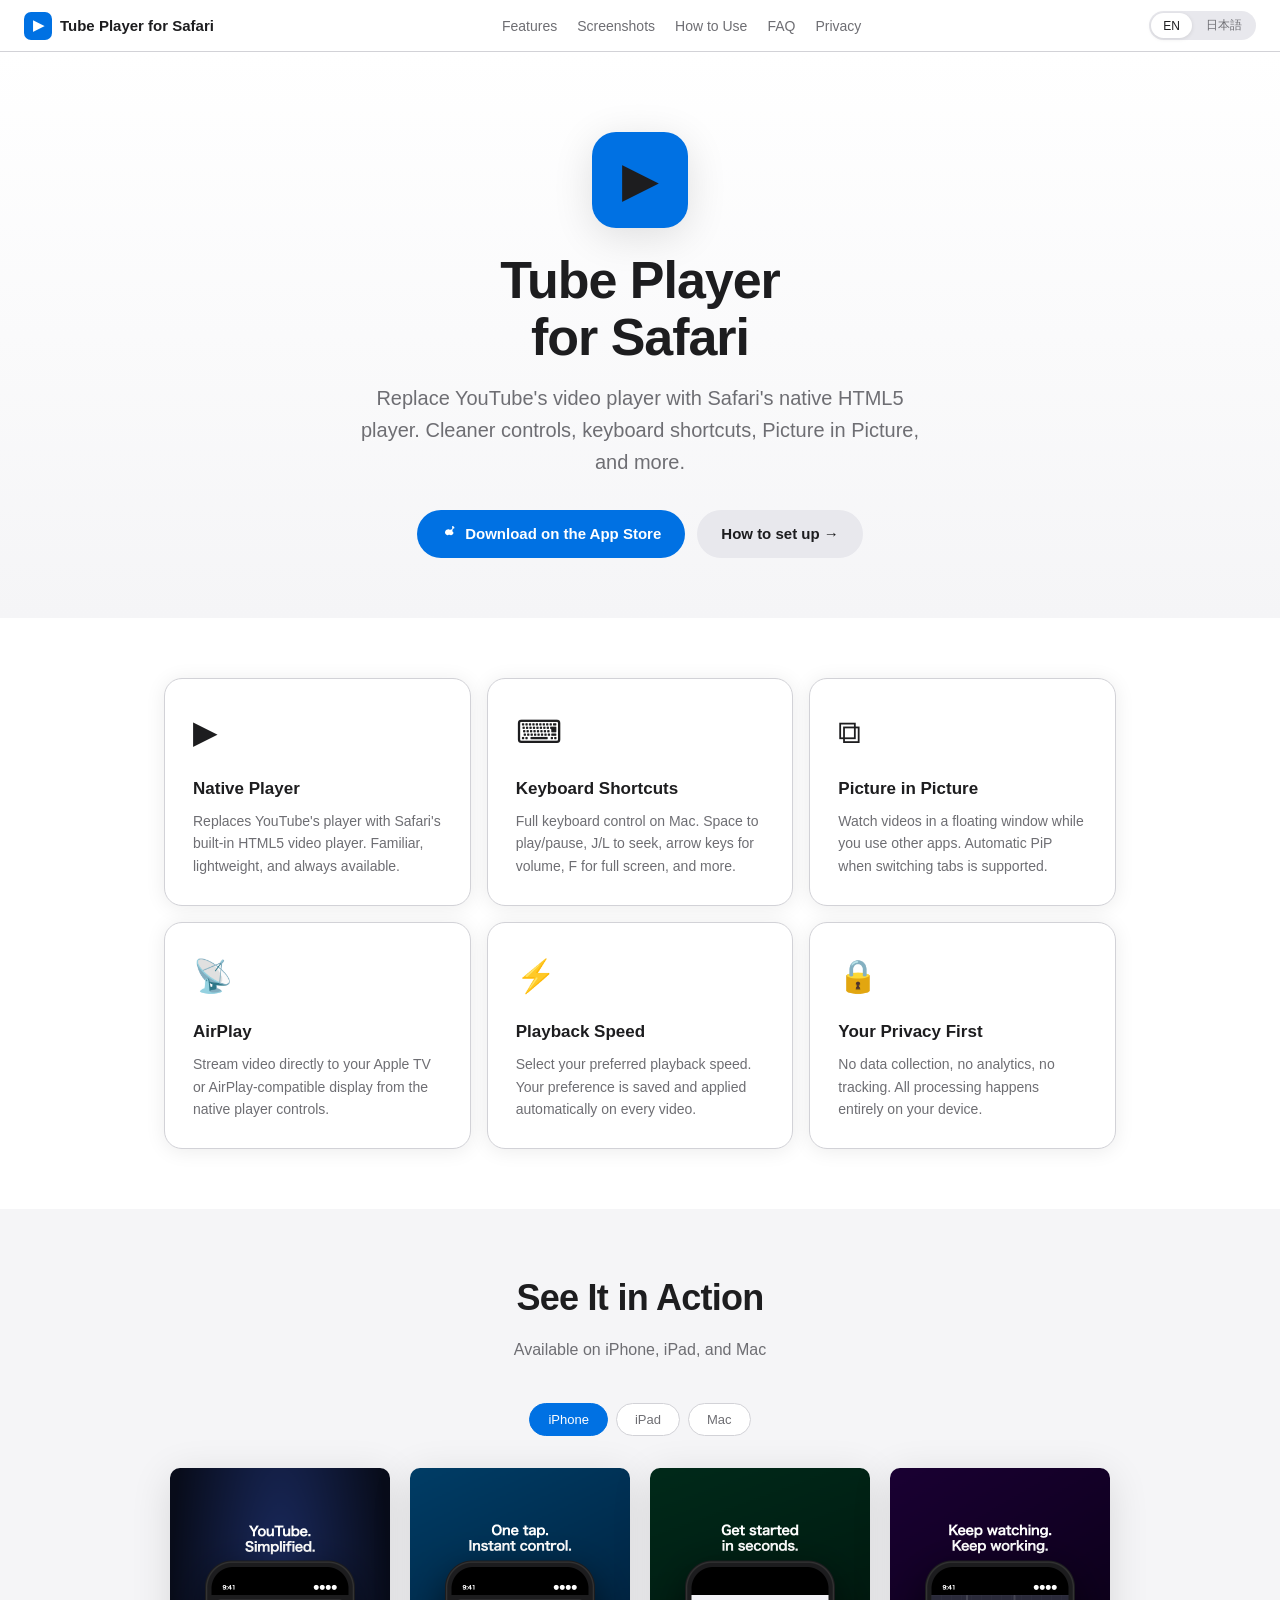
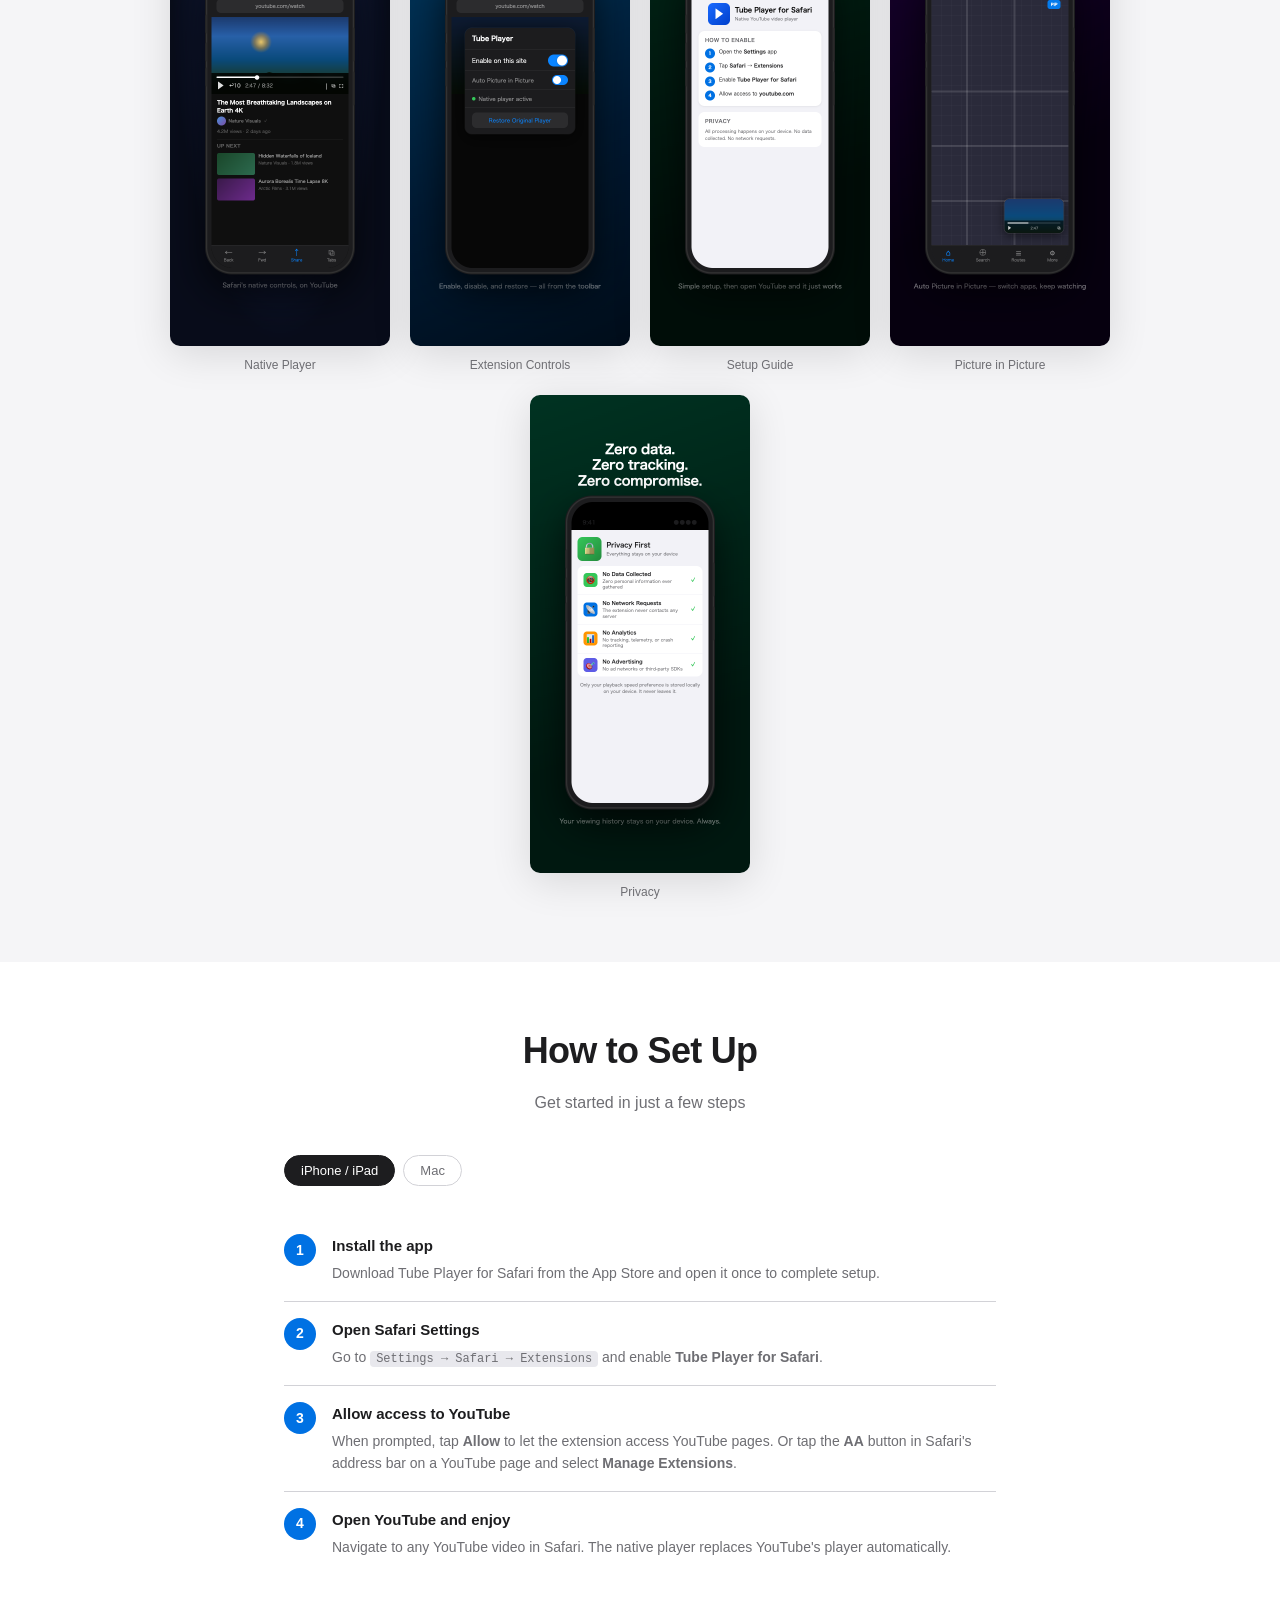
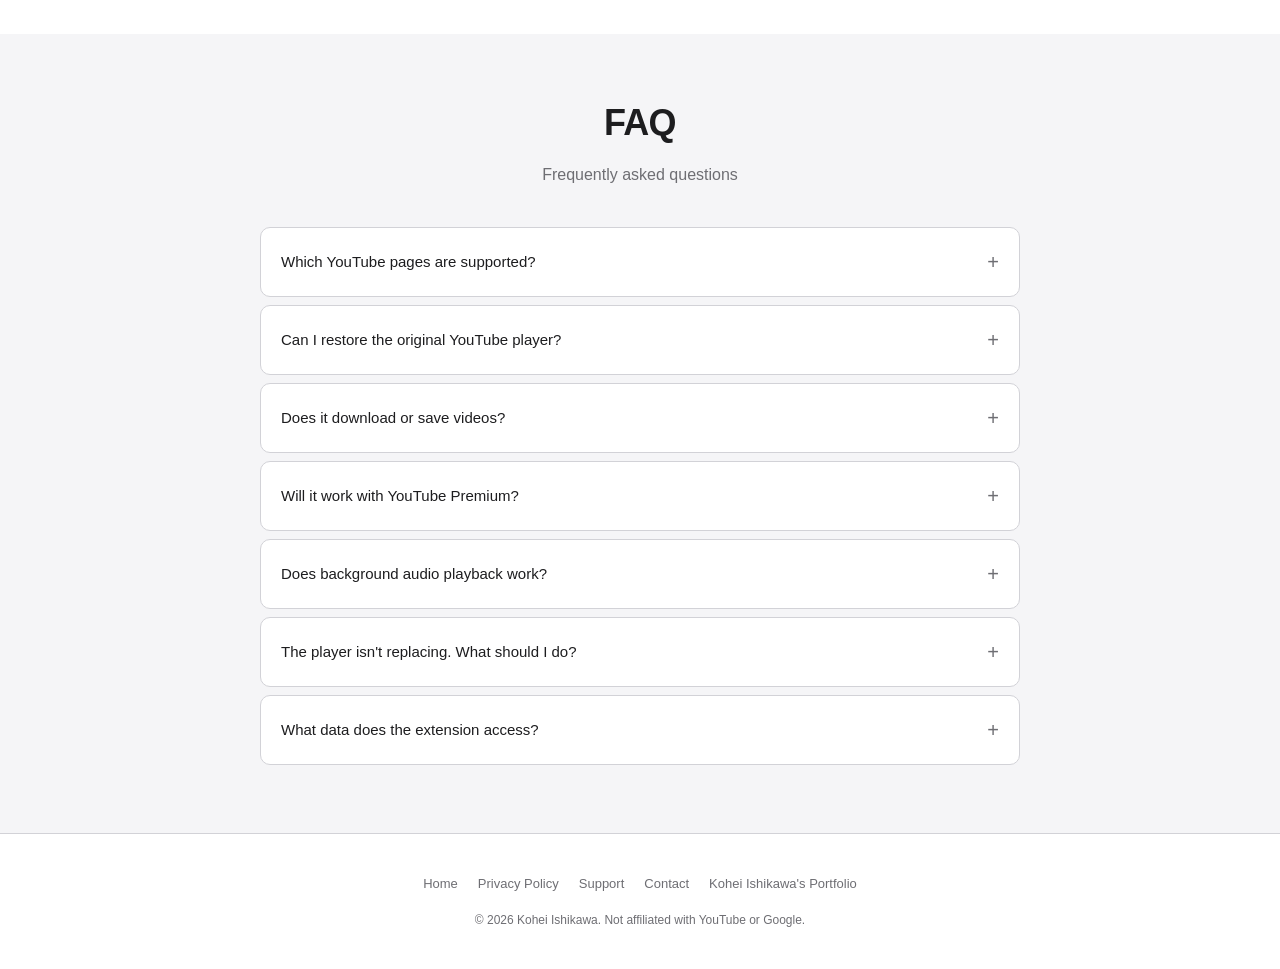
==== commit ac80028f: "Add link back to Portfolio Hub" ====
--- a/index.html
+++ b/index.html
@@ -366,6 +366,8 @@
     <a href="privacy.html"><span data-lang="en">Privacy Policy</span><span data-lang="ja">プライバシーポリシー</span></a>
     <a href="mailto:kouhei1@gmail.com"><span data-lang="en">Support</span><span data-lang="ja">サポート</span></a>
     <a href="mailto:kouhei1@gmail.com"><span data-lang="en">Contact</span><span data-lang="ja">お問い合わせ</span></a>
+    <a href="https://isitest1.github.io/portfolio-hub/en" data-lang="en">Kohei Ishikawa's Portfolio</a>
+    <a href="https://isitest1.github.io/portfolio-hub/ja" data-lang="ja">Kohei Ishikawa のポートフォリオ</a>
   </div>
   <p class="footer-copy">
     &copy; 2026 Kohei Ishikawa. <span data-lang="en">Not affiliated with YouTube or Google.</span><span data-lang="ja">YouTubeおよびGoogleとは無関係です。</span>
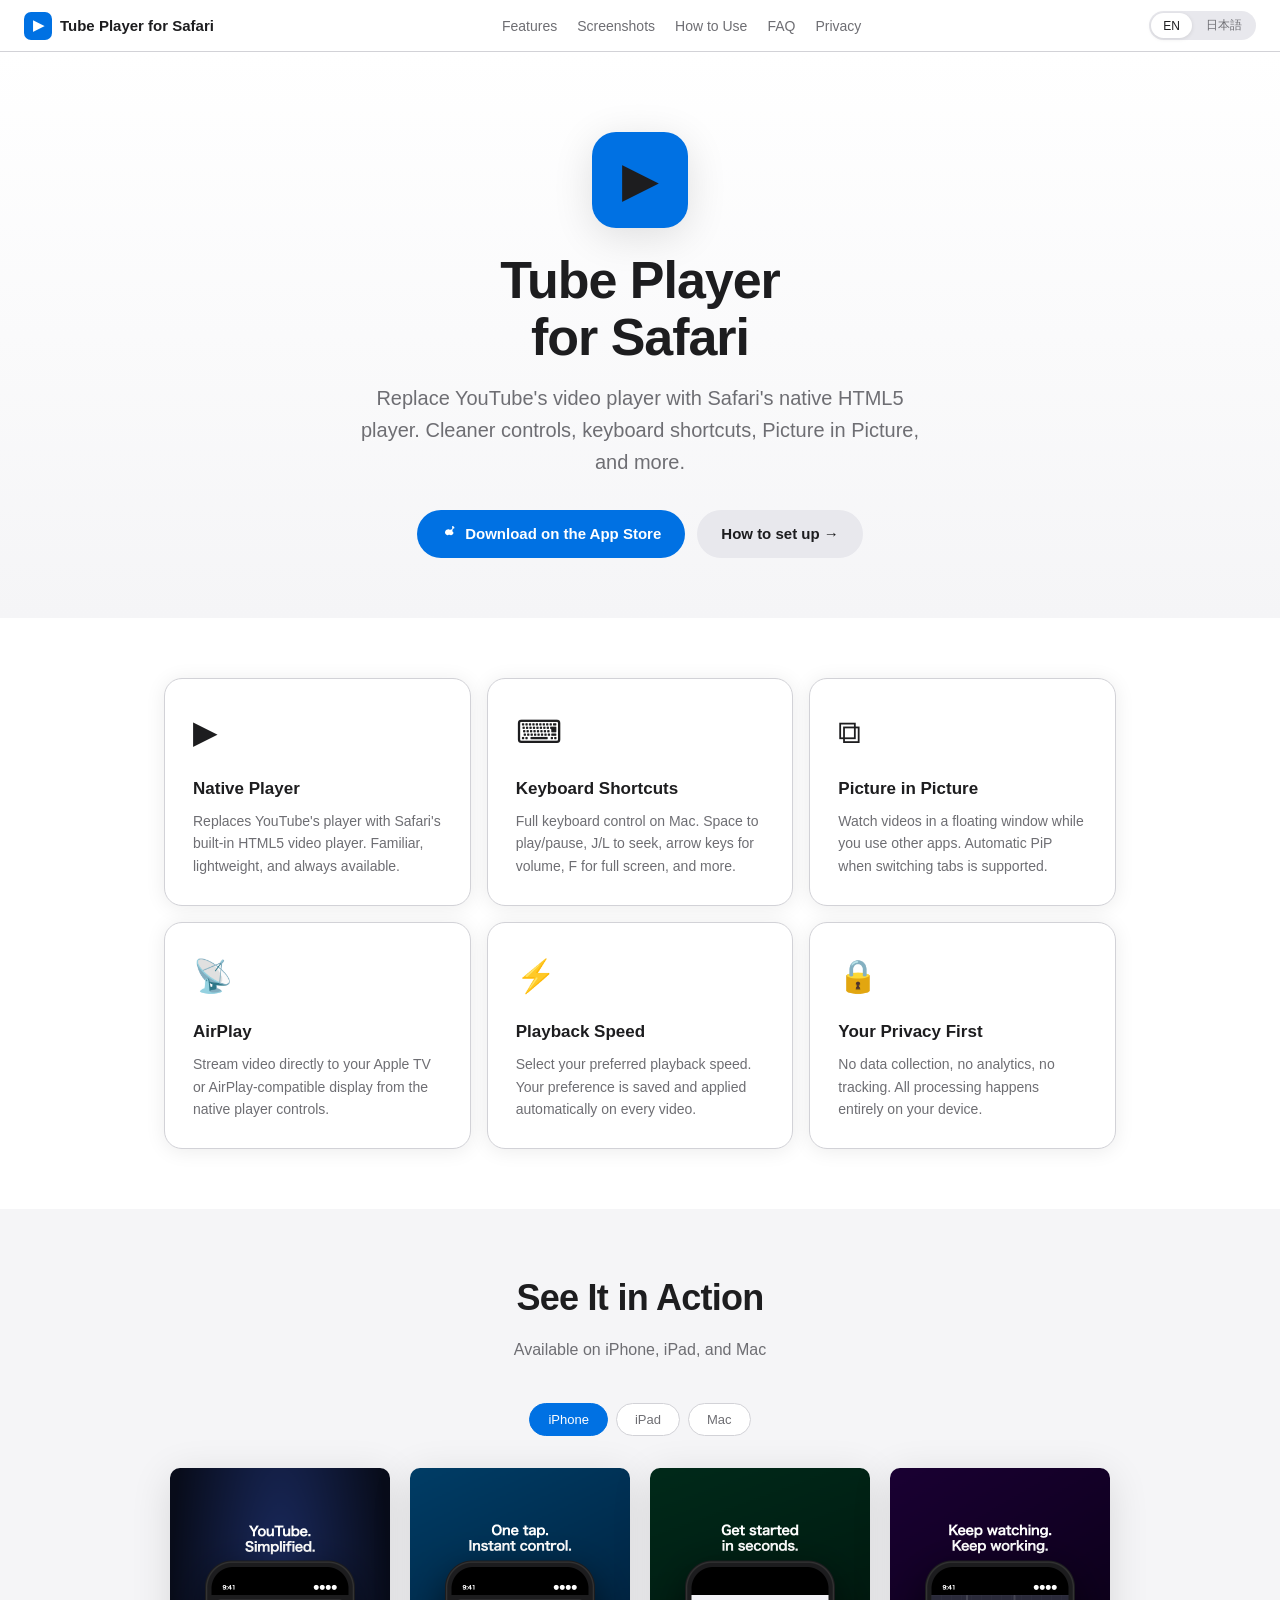
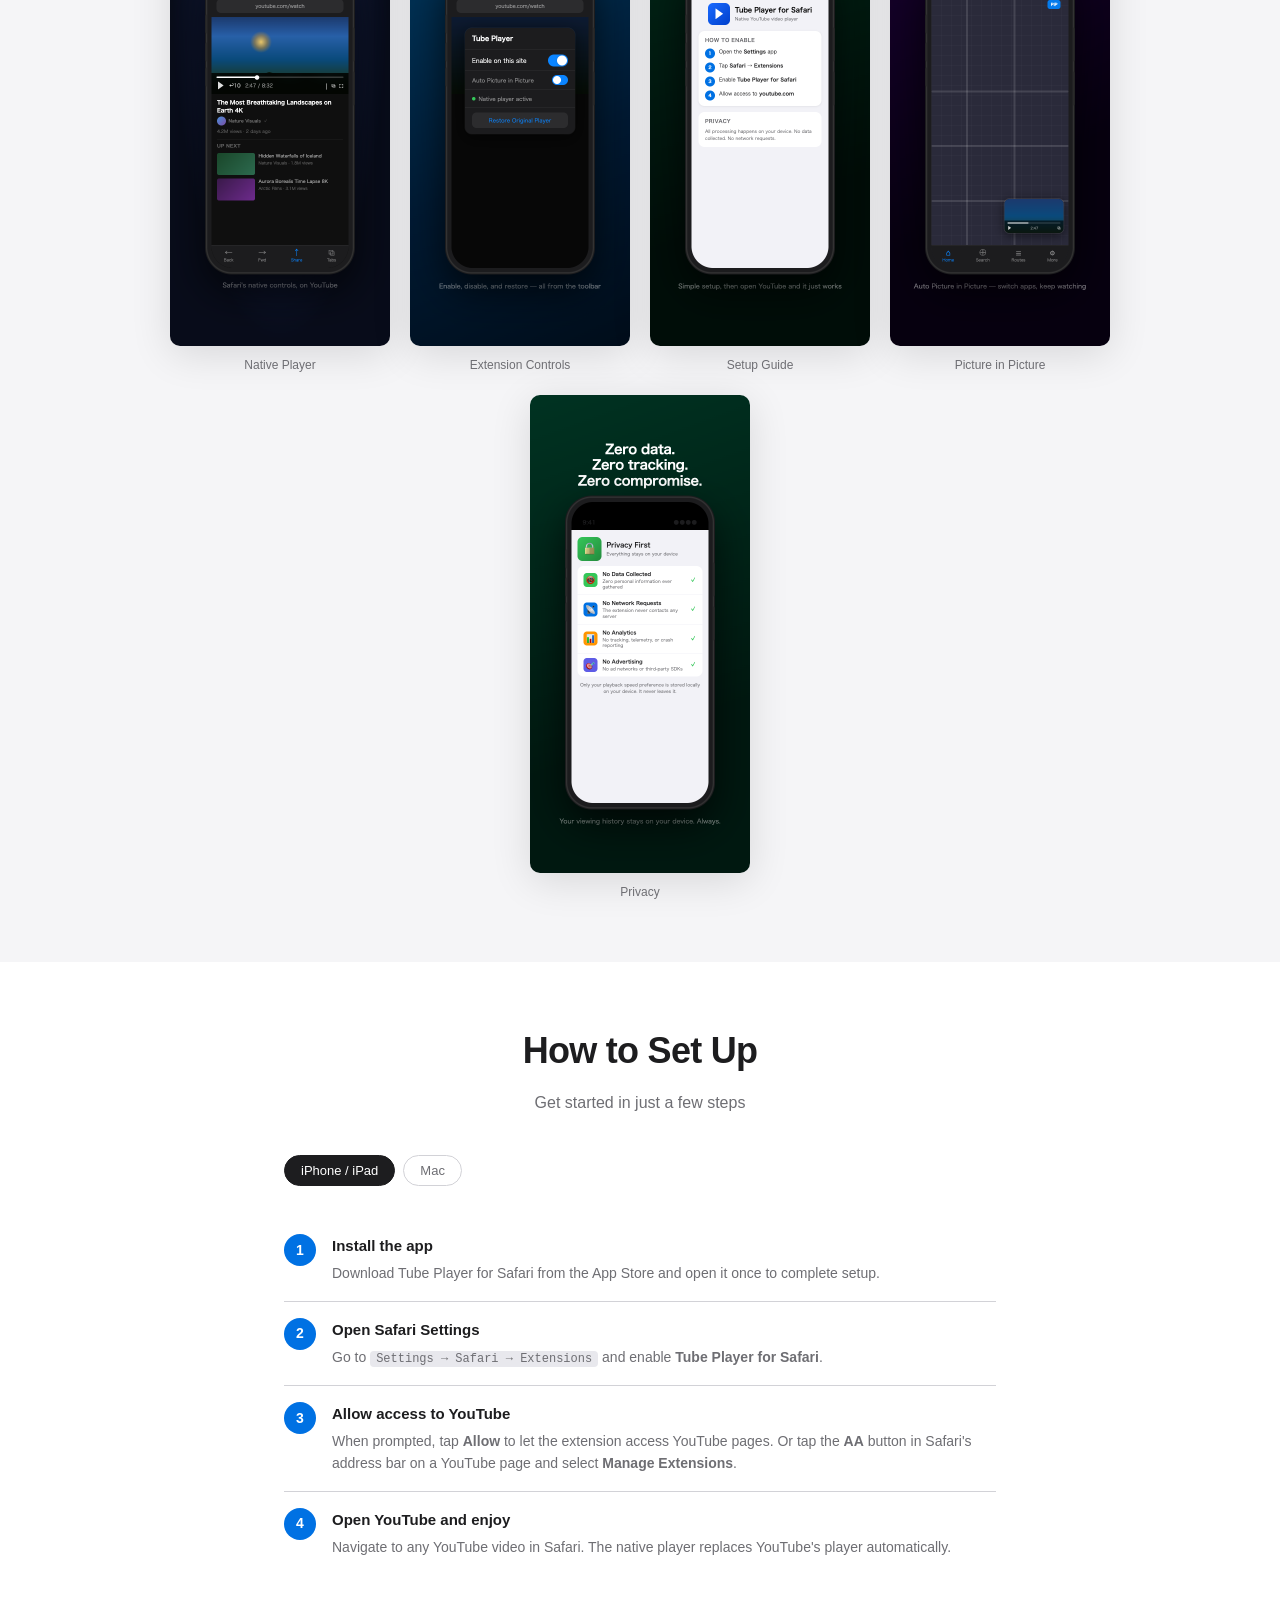
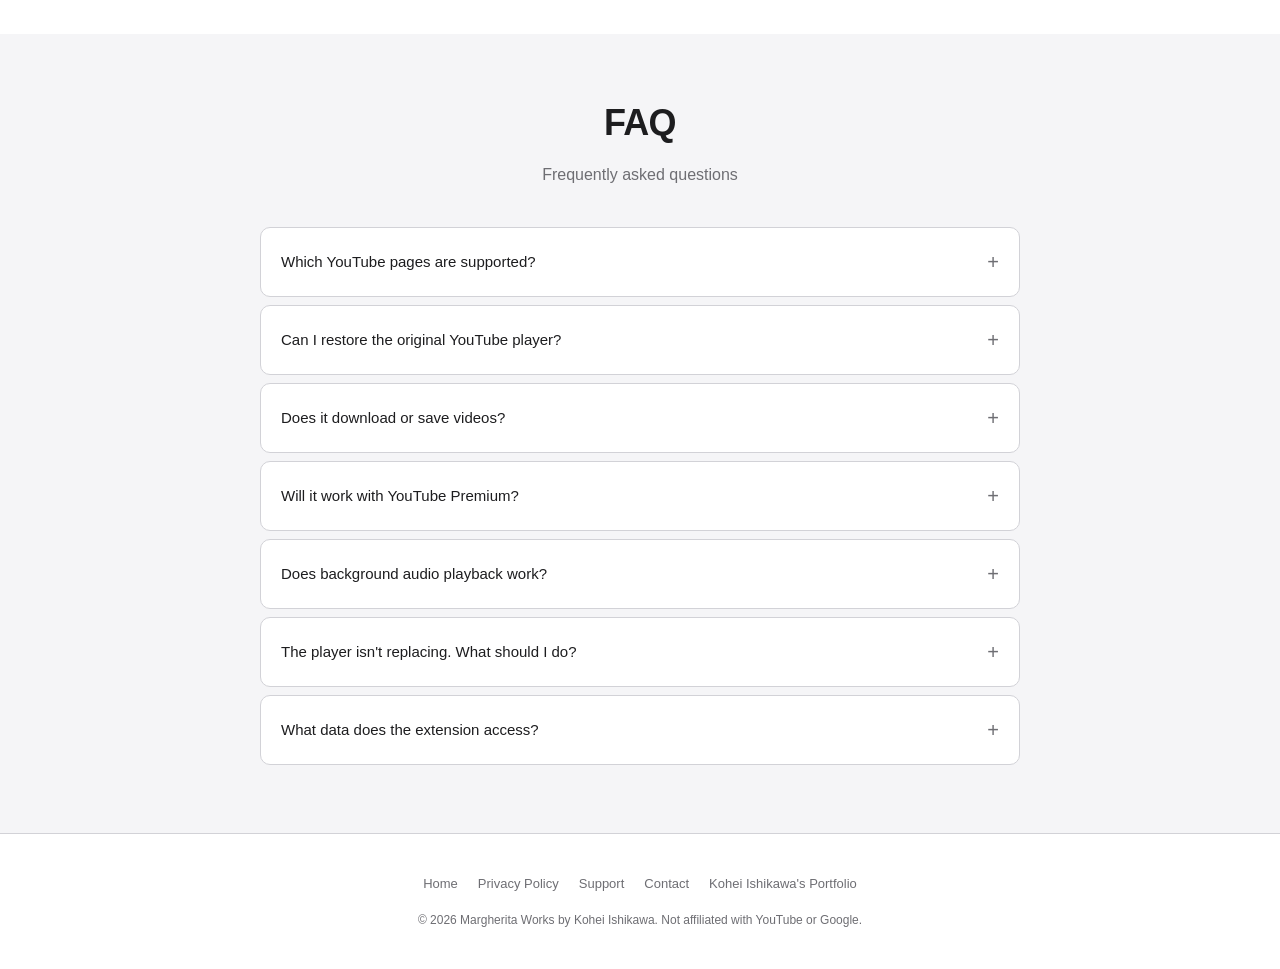
==== commit f5c574e3: "Update copyright line to Margherita Works by Kohei Ishikawa" ====
--- a/index.html
+++ b/index.html
@@ -370,7 +370,7 @@
     <a href="https://isitest1.github.io/portfolio-hub/ja" data-lang="ja">Kohei Ishikawa のポートフォリオ</a>
   </div>
   <p class="footer-copy">
-    &copy; 2026 Kohei Ishikawa. <span data-lang="en">Not affiliated with YouTube or Google.</span><span data-lang="ja">YouTubeおよびGoogleとは無関係です。</span>
+    &copy; 2026 Margherita Works by Kohei Ishikawa. <span data-lang="en">Not affiliated with YouTube or Google.</span><span data-lang="ja">YouTubeおよびGoogleとは無関係です。</span>
   </p>
 </footer>
 
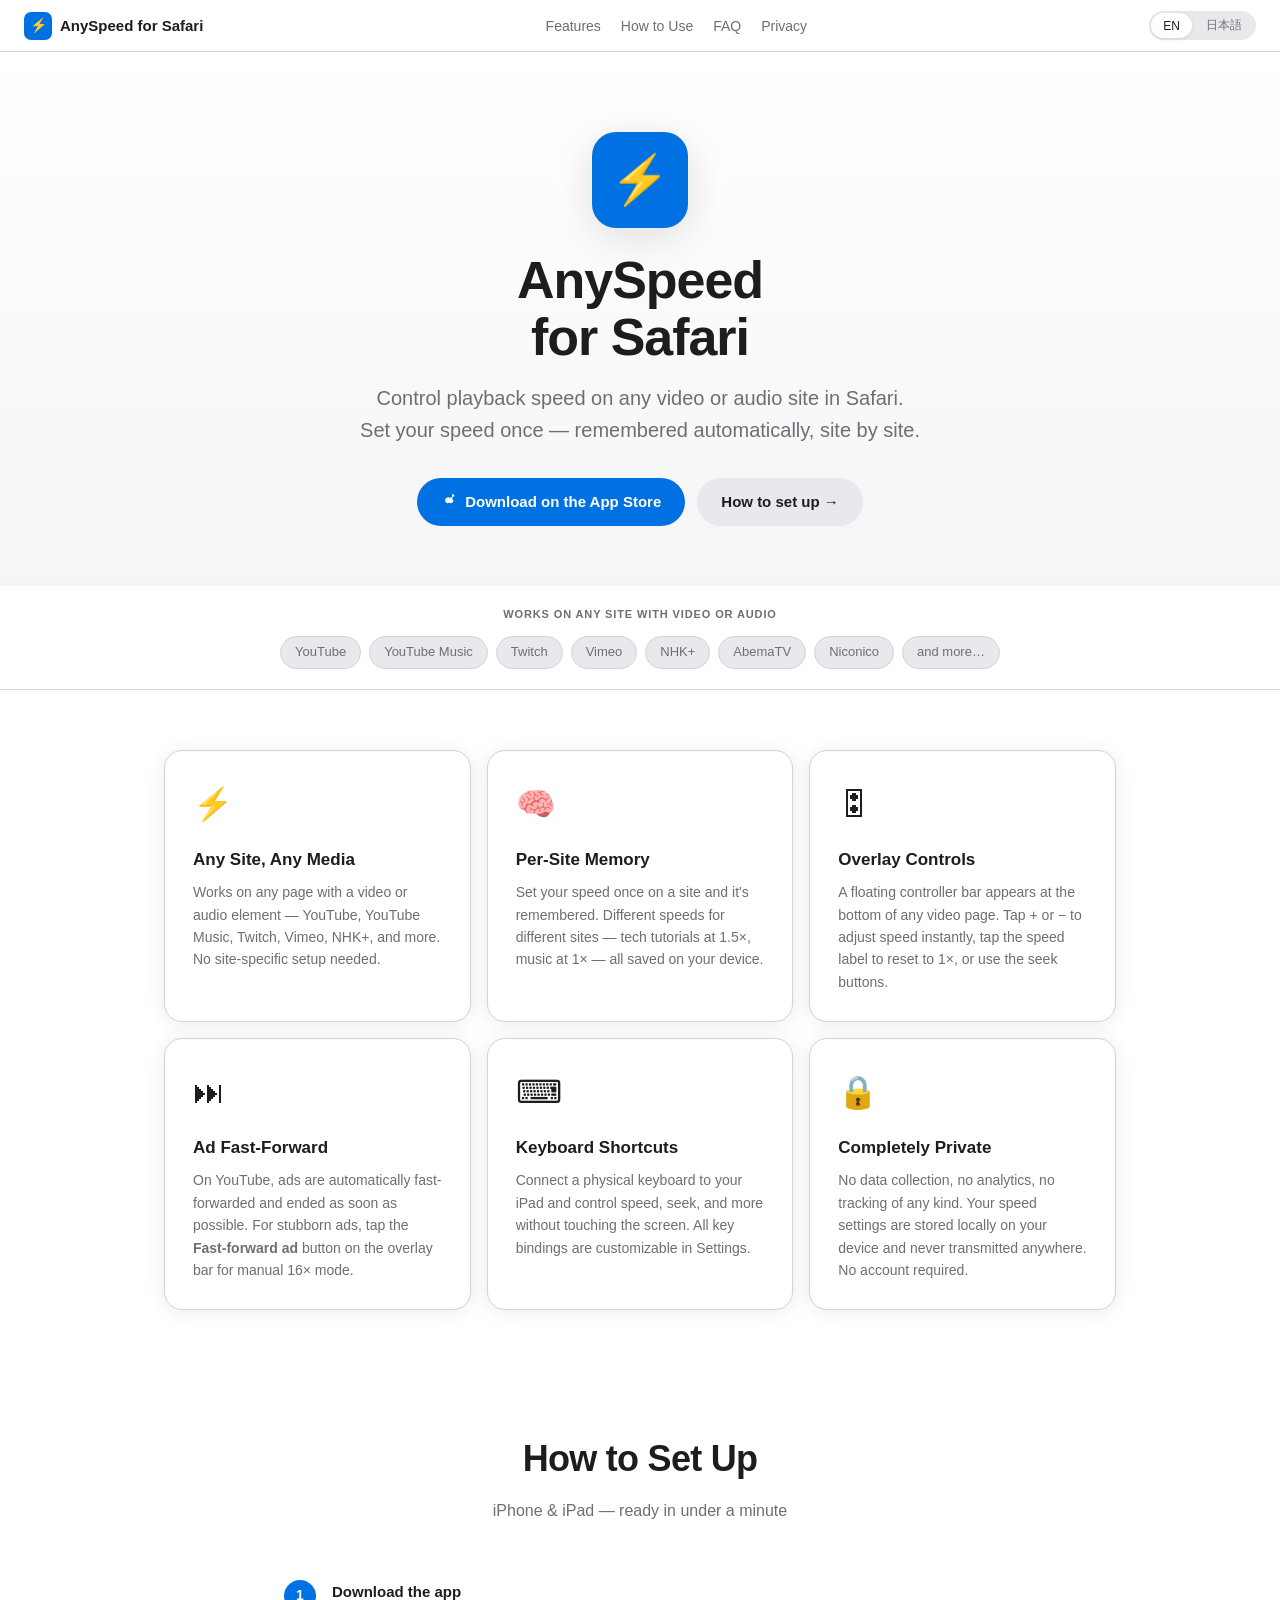
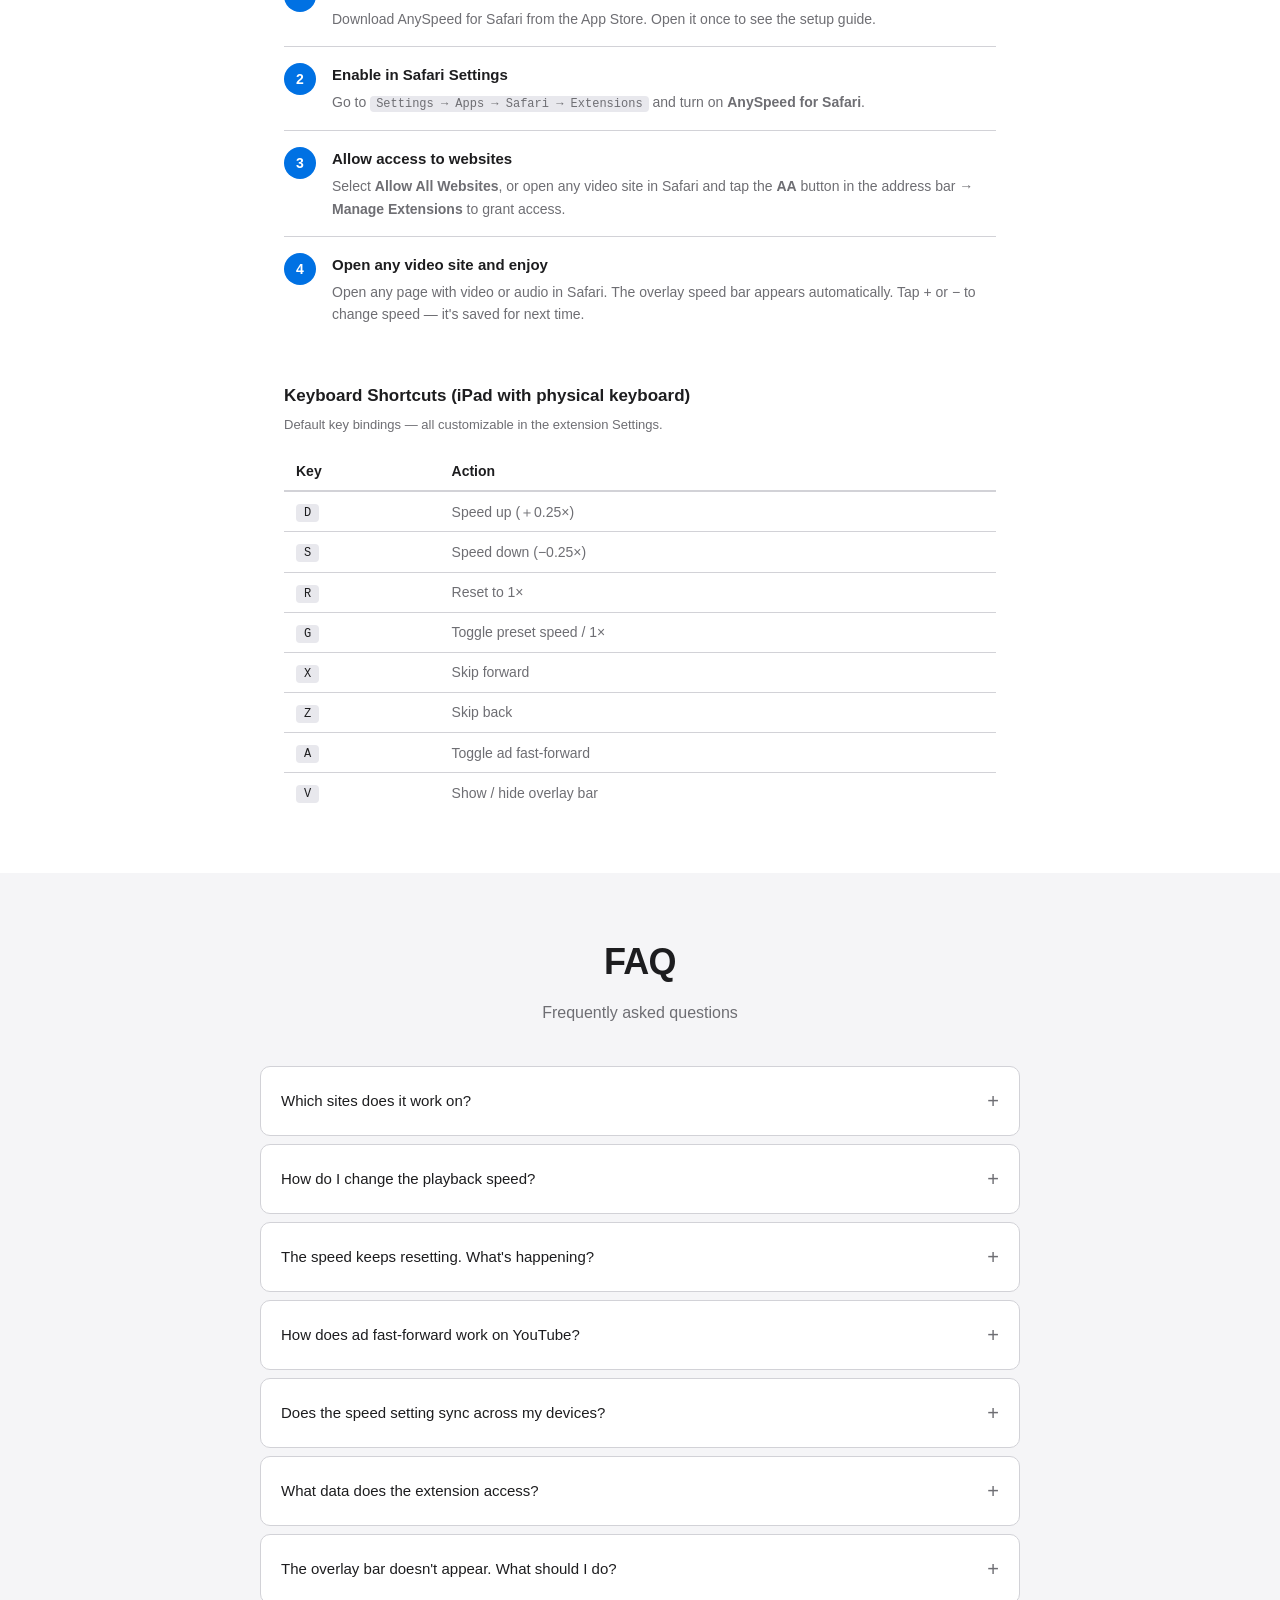
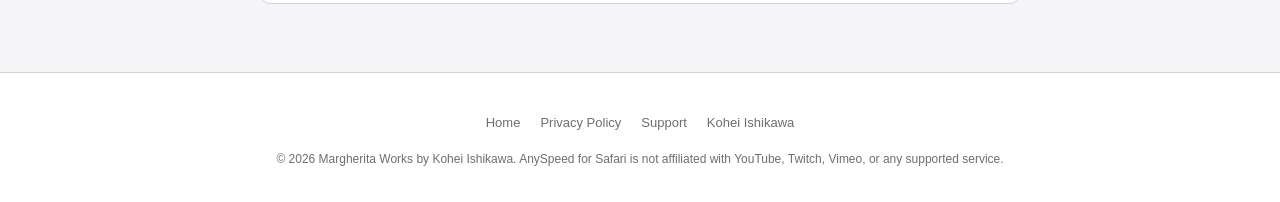
==== commit ff452133: "feat: rewrite index.html for AnySpeed for Safari - App name updated to AnySpeed for Safari / どこでも倍速 " ====
--- a/index.html
+++ b/index.html
@@ -3,26 +3,92 @@
 <head>
   <meta charset="UTF-8">
   <meta name="viewport" content="width=device-width, initial-scale=1.0">
-  <title>Tube Player for Safari</title>
-  <meta name="description" content="Replace YouTube's video player with Safari's native HTML5 player. Cleaner controls, Picture in Picture, and full keyboard support.">
+  <title>AnySpeed for Safari</title>
+  <meta name="description" content="Control playback speed on any video or audio site in Safari. YouTube, YouTube Music, Twitch, Vimeo, and more. iPhone and iPad.">
   <meta name="theme-color" content="#0071e3">
   <link rel="stylesheet" href="style.css">
-  <!-- Open Graph -->
-  <meta property="og:title" content="Tube Player for Safari">
-  <meta property="og:description" content="Native YouTube video player for Safari on iPhone, iPad, and Mac.">
+  <meta property="og:title" content="AnySpeed for Safari">
+  <meta property="og:description" content="Set playback speed on any video site. Auto fast-forward ads. iPhone and iPad.">
   <meta property="og:type" content="website">
-  <meta property="og:image" content="images/iphone-01-player.png">
   <style>
     /* hide/show lang content */
     [data-lang] { display: none; }
     [data-lang="en"] { display: block; }
     html[lang="ja"] [data-lang="ja"] { display: block; }
     html[lang="ja"] [data-lang="en"] { display: none; }
-    /* inline spans */
     span[data-lang] { display: none; }
     span[data-lang="en"] { display: inline; }
     html[lang="ja"] span[data-lang="ja"] { display: inline; }
     html[lang="ja"] span[data-lang="en"] { display: none; }
+
+    /* Compatible sites strip */
+    .sites-strip {
+      background: var(--bg);
+      border-bottom: 1px solid var(--border);
+      padding: 20px 24px;
+      text-align: center;
+    }
+    .sites-strip-label {
+      font-size: 11px;
+      color: var(--text2);
+      margin-bottom: 12px;
+      text-transform: uppercase;
+      letter-spacing: 0.08em;
+      font-weight: 600;
+    }
+    .sites-list {
+      display: flex;
+      gap: 8px;
+      justify-content: center;
+      flex-wrap: wrap;
+    }
+    .site-chip {
+      background: var(--bg3);
+      color: var(--text2);
+      font-size: 13px;
+      font-weight: 500;
+      padding: 5px 14px;
+      border-radius: 980px;
+      border: 1px solid var(--border);
+    }
+
+    /* Keyboard table */
+    .kb-table {
+      width: 100%;
+      border-collapse: collapse;
+      font-size: 14px;
+      margin-top: 16px;
+    }
+    .kb-table th {
+      text-align: left;
+      padding: 8px 12px;
+      font-weight: 600;
+      border-bottom: 2px solid var(--border);
+    }
+    .kb-table td {
+      padding: 8px 12px;
+      border-bottom: 1px solid var(--border);
+      color: var(--text2);
+    }
+    .kb-table tr:last-child td { border-bottom: none; }
+    .kb-table code {
+      background: var(--bg3);
+      padding: 2px 8px;
+      border-radius: 4px;
+      font-family: ui-monospace, "SF Mono", monospace;
+      font-size: 12px;
+      color: var(--text);
+    }
+    .kb-section-title {
+      font-size: 17px;
+      font-weight: 600;
+      margin-bottom: 6px;
+    }
+    .kb-section-sub {
+      font-size: 13px;
+      color: var(--text2);
+      margin-bottom: 16px;
+    }
   </style>
 </head>
 <body>
@@ -30,12 +96,11 @@
 <!-- ── Navigation ── -->
 <nav>
   <a href="index.html" class="nav-brand">
-    <div class="icon">▶</div>
-    Tube Player for Safari
+    <div class="icon">⚡</div>
+    <span data-lang="en">AnySpeed for Safari</span><span data-lang="ja">どこでも倍速</span>
   </a>
   <ul class="nav-links">
     <li><a href="#features"><span data-lang="en">Features</span><span data-lang="ja">機能</span></a></li>
-    <li><a href="#screenshots"><span data-lang="en">Screenshots</span><span data-lang="ja">スクリーンショット</span></a></li>
     <li><a href="#howto"><span data-lang="en">How to Use</span><span data-lang="ja">使い方</span></a></li>
     <li><a href="#faq">FAQ</a></li>
     <li><a href="privacy.html"><span data-lang="en">Privacy</span><span data-lang="ja">プライバシー</span></a></li>
@@ -48,20 +113,20 @@
 
 <!-- ── Hero ── -->
 <section class="hero">
-  <div class="hero-icon">▶</div>
+  <div class="hero-icon">⚡</div>
 
   <h1>
-    <span data-lang="en">Tube Player<br>for Safari</span>
-    <span data-lang="ja">Tube Player<br>for Safari</span>
+    <span data-lang="en">AnySpeed<br>for Safari</span>
+    <span data-lang="ja">どこでも倍速<br>for Safari</span>
   </h1>
 
   <p class="hero-sub">
-    <span data-lang="en">Replace YouTube's video player with Safari's native HTML5 player. Cleaner controls, keyboard shortcuts, Picture in Picture, and more.</span>
-    <span data-lang="ja">YouTubeの動画プレーヤーを、Safariのネイティブ HTML5 プレーヤーに置き換えます。スッキリしたコントロール、キーボードショートカット、ピクチャーインピクチャーに対応。</span>
+    <span data-lang="en">Control playback speed on any video or audio site in Safari. Set your speed once — remembered automatically, site by site.</span>
+    <span data-lang="ja">Safariであらゆる動画・音声サイトの再生速度を自由に設定。サイトごとの速度設定を自動で記憶します。</span>
   </p>
 
   <div class="cta-buttons">
-    <a href="https://apps.apple.com/" class="btn-primary">
+    <a href="https://apps.apple.com/app/id6802875855" class="btn-primary">
       <svg width="16" height="16" viewBox="0 0 16 16" fill="currentColor"><path d="M11.182 0c.36.014.703.1.986.252a2.5 2.5 0 0 1 .916.855c.21.333.347.703.4 1.09-.34.05-.663.163-.945.335a2.4 2.4 0 0 0-.85.882 2.37 2.37 0 0 0-.32 1.183c0 .45.12.87.336 1.232.22.364.524.655.88.855-.15.433-.36.84-.627 1.21a4.7 4.7 0 0 1-.836.92c-.3.254-.616.38-.956.38-.26 0-.528-.065-.8-.197a2.5 2.5 0 0 0-1.07-.23c-.37 0-.72.077-1.047.23-.326.153-.6.23-.82.23-.34 0-.662-.13-.966-.39a5.1 5.1 0 0 1-.84-.93 5.2 5.2 0 0 1-.673-1.266A4.7 4.7 0 0 1 4 6.7c0-.63.138-1.22.41-1.764a3.27 3.27 0 0 1 1.16-1.28 3.1 3.1 0 0 1 1.64-.474c.35 0 .692.075 1.025.224.333.15.614.225.845.225.198 0 .47-.073.818-.22.347-.146.695-.22 1.046-.22l.24.01z"/></svg>
       <span data-lang="en">Download on the App Store</span>
       <span data-lang="ja">App Storeからダウンロード</span>
@@ -73,114 +138,74 @@
   </div>
 </section>
 
+<!-- ── Compatible Sites ── -->
+<div class="sites-strip">
+  <p class="sites-strip-label">
+    <span data-lang="en">Works on any site with video or audio</span>
+    <span data-lang="ja">動画・音声のあるサイトならどこでも動作</span>
+  </p>
+  <div class="sites-list">
+    <span class="site-chip">YouTube</span>
+    <span class="site-chip">YouTube Music</span>
+    <span class="site-chip">Twitch</span>
+    <span class="site-chip">Vimeo</span>
+    <span class="site-chip">NHK+</span>
+    <span class="site-chip">AbemaTV</span>
+    <span class="site-chip">Niconico</span>
+    <span class="site-chip"><span data-lang="en">and more…</span><span data-lang="ja">その他多数…</span></span>
+  </div>
+</div>
+
 <!-- ── Features ── -->
 <section id="features">
   <div class="features">
     <div class="feature-card">
-      <div class="feature-icon">▶</div>
-      <h3><span data-lang="en">Native Player</span><span data-lang="ja">ネイティブプレーヤー</span></h3>
-      <p>
-        <span data-lang="en">Replaces YouTube's player with Safari's built-in HTML5 video player. Familiar, lightweight, and always available.</span>
-        <span data-lang="ja">YouTubeのプレーヤーをSafariのHTML5ビデオプレーヤーに置き換えます。シンプルで軽量、いつでも使えます。</span>
+      <div class="feature-icon">⚡</div>
+      <h3><span data-lang="en">Any Site, Any Media</span><span data-lang="ja">あらゆるサイト</span></h3>
+      <p>
+        <span data-lang="en">Works on any page with a video or audio element — YouTube, YouTube Music, Twitch, Vimeo, NHK+, and more. No site-specific setup needed.</span>
+        <span data-lang="ja">動画・音声要素があるページならどこでも動作。YouTube、YouTube Music、Twitch、Vimeo、NHKプラスなど、サイトごとの設定は不要です。</span>
+      </p>
+    </div>
+    <div class="feature-card">
+      <div class="feature-icon">🧠</div>
+      <h3><span data-lang="en">Per-Site Memory</span><span data-lang="ja">サイトごとに記憶</span></h3>
+      <p>
+        <span data-lang="en">Set your speed once on a site and it's remembered. Different speeds for different sites — tech tutorials at 1.5×, music at 1× — all saved on your device.</span>
+        <span data-lang="ja">サイトで一度設定した速度は自動で記憶されます。技術系は1.5倍、音楽は1倍など、サイトごとに異なる速度設定が可能。</span>
+      </p>
+    </div>
+    <div class="feature-card">
+      <div class="feature-icon">🎛</div>
+      <h3><span data-lang="en">Overlay Controls</span><span data-lang="ja">オーバーレイ操作バー</span></h3>
+      <p>
+        <span data-lang="en">A floating controller bar appears at the bottom of any video page. Tap + or − to adjust speed instantly, tap the speed label to reset to 1×, or use the seek buttons.</span>
+        <span data-lang="ja">動画ページの下部にフローティング操作バーが表示されます。＋／−で速度調節、速度ラベルをタップすると1倍速にリセット。シークボタンも搭載。</span>
+      </p>
+    </div>
+    <div class="feature-card">
+      <div class="feature-icon">⏭</div>
+      <h3><span data-lang="en">Ad Fast-Forward</span><span data-lang="ja">広告早送り</span></h3>
+      <p>
+        <span data-lang="en">On YouTube, ads are automatically fast-forwarded and ended as soon as possible. For stubborn ads, tap the <strong>Fast-forward ad</strong> button on the overlay bar for manual 16× mode.</span>
+        <span data-lang="ja">YouTubeでは広告を自動で早送り・スキップ。自動処理が難しい広告には、操作バーの<strong>広告を早送り</strong>ボタンで手動16倍速モードが使えます。</span>
       </p>
     </div>
     <div class="feature-card">
       <div class="feature-icon">⌨</div>
       <h3><span data-lang="en">Keyboard Shortcuts</span><span data-lang="ja">キーボードショートカット</span></h3>
       <p>
-        <span data-lang="en">Full keyboard control on Mac. Space to play/pause, J/L to seek, arrow keys for volume, F for full screen, and more.</span>
-        <span data-lang="ja">Macでフルキーボード操作。スペースで再生/一時停止、J/Lでシーク、矢印キーで音量調整、Fでフルスクリーンなど。</span>
-      </p>
-    </div>
-    <div class="feature-card">
-      <div class="feature-icon">⧉</div>
-      <h3>Picture in Picture</h3>
-      <p>
-        <span data-lang="en">Watch videos in a floating window while you use other apps. Automatic PiP when switching tabs is supported.</span>
-        <span data-lang="ja">他のアプリを使いながら、フローティングウィンドウで動画を視聴。タブ切替時に自動でPiPに移行する機能も搭載。</span>
-      </p>
-    </div>
-    <div class="feature-card">
-      <div class="feature-icon">📡</div>
-      <h3>AirPlay</h3>
-      <p>
-        <span data-lang="en">Stream video directly to your Apple TV or AirPlay-compatible display from the native player controls.</span>
-        <span data-lang="ja">Apple TVやAirPlay対応ディスプレイへ、ネイティブコントロールから直接ストリーミング。</span>
-      </p>
-    </div>
-    <div class="feature-card">
-      <div class="feature-icon">⚡</div>
-      <h3><span data-lang="en">Playback Speed</span><span data-lang="ja">再生速度</span></h3>
-      <p>
-        <span data-lang="en">Select your preferred playback speed. Your preference is saved and applied automatically on every video.</span>
-        <span data-lang="ja">好みの再生速度を選択できます。設定は保存され、次回以降も自動的に適用されます。</span>
+        <span data-lang="en">Connect a physical keyboard to your iPad and control speed, seek, and more without touching the screen. All key bindings are customizable in Settings.</span>
+        <span data-lang="ja">iPadに物理キーボードを接続すると、画面に触れずに速度調節やシークが操作できます。すべてのキー割り当ては設定画面からカスタマイズ可能。</span>
       </p>
     </div>
     <div class="feature-card">
       <div class="feature-icon">🔒</div>
-      <h3><span data-lang="en">Your Privacy First</span><span data-lang="ja">プライバシー最優先</span></h3>
-      <p>
-        <span data-lang="en">No data collection, no analytics, no tracking. All processing happens entirely on your device.</span>
-        <span data-lang="ja">データ収集なし、アナリティクスなし、トラッキングなし。すべての処理はあなたのデバイス上で完結します。</span>
-      </p>
-    </div>
-  </div>
-</section>
-
-<!-- ── Screenshots ── -->
-<section id="screenshots" class="screenshots-section">
-  <div class="section-header">
-    <h2><span data-lang="en">See It in Action</span><span data-lang="ja">スクリーンショット</span></h2>
-    <p><span data-lang="en">Available on iPhone, iPad, and Mac</span><span data-lang="ja">iPhone・iPad・Macに対応</span></p>
-  </div>
-
-  <div class="device-tabs">
-    <button class="device-tab active" onclick="showDevice('iphone')">iPhone</button>
-    <button class="device-tab" onclick="showDevice('ipad')">iPad</button>
-    <button class="device-tab" onclick="showDevice('mac')">Mac</button>
-  </div>
-
-  <!-- iPhone -->
-  <div id="gallery-iphone" class="screenshot-gallery active">
-    <div class="screenshot-item iphone">
-      <img src="images/iphone-01-player.png" alt="Native player on iPhone" loading="lazy">
-      <p class="screenshot-caption"><span data-lang="en">Native Player</span><span data-lang="ja">ネイティブプレーヤー</span></p>
-    </div>
-    <div class="screenshot-item iphone">
-      <img src="images/iphone-02-popup.png" alt="Extension popup on iPhone" loading="lazy">
-      <p class="screenshot-caption"><span data-lang="en">Extension Controls</span><span data-lang="ja">拡張機能コントロール</span></p>
-    </div>
-    <div class="screenshot-item iphone">
-      <img src="images/iphone-03-setup.png" alt="Setup screen on iPhone" loading="lazy">
-      <p class="screenshot-caption"><span data-lang="en">Setup Guide</span><span data-lang="ja">設定ガイド</span></p>
-    </div>
-    <div class="screenshot-item iphone">
-      <img src="images/iphone-04-pip.png" alt="Picture in Picture on iPhone" loading="lazy">
-      <p class="screenshot-caption">Picture in Picture</p>
-    </div>
-    <div class="screenshot-item iphone">
-      <img src="images/iphone-05-privacy.png" alt="Privacy info on iPhone" loading="lazy">
-      <p class="screenshot-caption"><span data-lang="en">Privacy</span><span data-lang="ja">プライバシー</span></p>
-    </div>
-  </div>
-
-  <!-- iPad -->
-  <div id="gallery-ipad" class="screenshot-gallery">
-    <div class="screenshot-item ipad">
-      <img src="images/ipad-01-player.png" alt="Native player on iPad" loading="lazy">
-      <p class="screenshot-caption"><span data-lang="en">Native Player</span><span data-lang="ja">ネイティブプレーヤー</span></p>
-    </div>
-  </div>
-
-  <!-- Mac -->
-  <div id="gallery-mac" class="screenshot-gallery">
-    <div class="screenshot-item mac">
-      <img src="images/mac-01-player.png" alt="Native player on Mac" loading="lazy">
-      <p class="screenshot-caption"><span data-lang="en">Native Player</span><span data-lang="ja">ネイティブプレーヤー</span></p>
-    </div>
-    <div class="screenshot-item mac">
-      <img src="images/mac-02-shortcuts.png" alt="Keyboard shortcuts on Mac" loading="lazy">
-      <p class="screenshot-caption"><span data-lang="en">Keyboard Shortcuts</span><span data-lang="ja">キーボードショートカット</span></p>
+      <h3><span data-lang="en">Completely Private</span><span data-lang="ja">完全なプライバシー</span></h3>
+      <p>
+        <span data-lang="en">No data collection, no analytics, no tracking of any kind. Your speed settings are stored locally on your device and never transmitted anywhere. No account required.</span>
+        <span data-lang="ja">データ収集なし、アナリティクスなし、トラッキングなし。速度設定はデバイス内にローカル保存され、外部には一切送信されません。アカウント不要。</span>
+      </p>
     </div>
   </div>
 </section>
@@ -189,123 +214,104 @@
 <section id="howto" class="howto-section">
   <div class="section-header">
     <h2><span data-lang="en">How to Set Up</span><span data-lang="ja">設定方法</span></h2>
-    <p><span data-lang="en">Get started in just a few steps</span><span data-lang="ja">数ステップで開始できます</span></p>
-  </div>
-
-  <div class="platform-selector">
-    <button class="platform-btn active" onclick="showPlatform('ios')">iPhone / iPad</button>
-    <button class="platform-btn" onclick="showPlatform('mac')">Mac</button>
-  </div>
-
-  <!-- iPhone / iPad steps -->
-  <div id="steps-ios" class="platform-steps active">
+    <p>
+      <span data-lang="en">iPhone &amp; iPad — ready in under a minute</span>
+      <span data-lang="ja">iPhone・iPad — 1分以内で使い始められます</span>
+    </p>
+  </div>
+
+  <div class="platform-steps active">
     <ol class="steps-list">
       <li>
         <div class="step-num">1</div>
         <div class="step-content">
-          <h4><span data-lang="en">Install the app</span><span data-lang="ja">アプリをインストール</span></h4>
-          <p><span data-lang="en">Download Tube Player for Safari from the App Store and open it once to complete setup.</span><span data-lang="ja">App StoreからTube Player for Safariをダウンロードし、一度開いてセットアップを完了します。</span></p>
+          <h4><span data-lang="en">Download the app</span><span data-lang="ja">アプリをダウンロード</span></h4>
+          <p>
+            <span data-lang="en">Download AnySpeed for Safari from the App Store. Open it once to see the setup guide.</span>
+            <span data-lang="ja">App Storeから「どこでも倍速 for Safari」をダウンロードしてください。アプリを一度開くとセットアップガイドが表示されます。</span>
+          </p>
         </div>
       </li>
       <li>
         <div class="step-num">2</div>
         <div class="step-content">
-          <h4><span data-lang="en">Open Safari Settings</span><span data-lang="ja">Safariの設定を開く</span></h4>
-          <p><span data-lang="en">Go to <code>Settings → Safari → Extensions</code> and enable <strong>Tube Player for Safari</strong>.</span><span data-lang="ja"><code>設定 → Safari → 機能拡張</code> を開き、<strong>Tube Player for Safari</strong> を有効にします。</span></p>
+          <h4><span data-lang="en">Enable in Safari Settings</span><span data-lang="ja">Safari の設定で有効化</span></h4>
+          <p>
+            <span data-lang="en">Go to <code>Settings → Apps → Safari → Extensions</code> and turn on <strong>AnySpeed for Safari</strong>.</span>
+            <span data-lang="ja"><code>設定 → アプリ → Safari → 機能拡張</code> を開き、<strong>どこでも倍速</strong> をオンにします。</span>
+          </p>
         </div>
       </li>
       <li>
         <div class="step-num">3</div>
         <div class="step-content">
-          <h4><span data-lang="en">Allow access to YouTube</span><span data-lang="ja">YouTubeへのアクセスを許可</span></h4>
-          <p><span data-lang="en">When prompted, tap <strong>Allow</strong> to let the extension access YouTube pages. Or tap the <strong>AA</strong> button in Safari's address bar on a YouTube page and select <strong>Manage Extensions</strong>.</span><span data-lang="ja">確認が表示されたら <strong>許可</strong> をタップします。またはYouTubeページでSafariのアドレスバーの <strong>AA</strong> ボタンをタップし、<strong>機能拡張を管理</strong> を選択します。</span></p>
+          <h4><span data-lang="en">Allow access to websites</span><span data-lang="ja">ウェブサイトへのアクセスを許可</span></h4>
+          <p>
+            <span data-lang="en">Select <strong>Allow All Websites</strong>, or open any video site in Safari and tap the <strong>AA</strong> button in the address bar → <strong>Manage Extensions</strong> to grant access.</span>
+            <span data-lang="ja"><strong>すべてのウェブサイトを許可</strong> を選択するか、Safariで動画サイトを開いてアドレスバーの <strong>AA</strong> ボタン → <strong>機能拡張を管理</strong> からアクセスを許可してください。</span>
+          </p>
         </div>
       </li>
       <li>
         <div class="step-num">4</div>
         <div class="step-content">
-          <h4><span data-lang="en">Open YouTube and enjoy</span><span data-lang="ja">YouTubeを開いて楽しむ</span></h4>
-          <p><span data-lang="en">Navigate to any YouTube video in Safari. The native player replaces YouTube's player automatically.</span><span data-lang="ja">SafariでYouTubeの動画ページを開きます。ネイティブプレーヤーが自動的に置き換えます。</span></p>
+          <h4><span data-lang="en">Open any video site and enjoy</span><span data-lang="ja">動画サイトを開くだけ</span></h4>
+          <p>
+            <span data-lang="en">Open any page with video or audio in Safari. The overlay speed bar appears automatically. Tap + or − to change speed — it's saved for next time.</span>
+            <span data-lang="ja">Safariで動画・音声のあるページを開くだけ。ページ下部に速度操作バーが自動表示されます。＋／−をタップして速度を変更 — 次回以降も自動で適用されます。</span>
+          </p>
         </div>
       </li>
     </ol>
-  </div>
-
-  <!-- Mac steps -->
-  <div id="steps-mac" class="platform-steps">
-    <ol class="steps-list">
-      <li>
-        <div class="step-num">1</div>
-        <div class="step-content">
-          <h4><span data-lang="en">Install the app</span><span data-lang="ja">アプリをインストール</span></h4>
-          <p><span data-lang="en">Download Tube Player for Safari from the Mac App Store and launch it.</span><span data-lang="ja">Mac App StoreからTube Player for Safariをダウンロードし、起動します。</span></p>
-        </div>
-      </li>
-      <li>
-        <div class="step-num">2</div>
-        <div class="step-content">
-          <h4><span data-lang="en">Enable in Safari Preferences</span><span data-lang="ja">Safari環境設定で有効化</span></h4>
-          <p><span data-lang="en">In Safari, go to <code>Safari → Settings → Extensions</code> and check <strong>Tube Player for Safari</strong>.</span><span data-lang="ja">Safariで <code>Safari → 設定 → 機能拡張</code> を開き、<strong>Tube Player for Safari</strong> にチェックを入れます。</span></p>
-        </div>
-      </li>
-      <li>
-        <div class="step-num">3</div>
-        <div class="step-content">
-          <h4><span data-lang="en">Allow access to YouTube</span><span data-lang="ja">YouTubeへのアクセスを許可</span></h4>
-          <p><span data-lang="en">Click the <strong>▶</strong> toolbar button on a YouTube page and choose <strong>Always Allow on youtube.com</strong>.</span><span data-lang="ja">YouTubeのページでツールバーの <strong>▶</strong> ボタンをクリックし、<strong>youtube.comで常に許可</strong> を選択します。</span></p>
-        </div>
-      </li>
-      <li>
-        <div class="step-num">4</div>
-        <div class="step-content">
-          <h4><span data-lang="en">Start watching</span><span data-lang="ja">視聴開始</span></h4>
-          <p><span data-lang="en">Open any YouTube video. Use keyboard shortcuts: <code>Space</code> play/pause, <code>J</code>/<code>L</code> seek 10s, <code>F</code> full screen, <code>I</code> Picture in Picture.</span><span data-lang="ja">YouTubeの動画を開きます。キーボードショートカット: <code>Space</code> 再生/一時停止、<code>J</code>/<code>L</code> 10秒シーク、<code>F</code> フルスクリーン、<code>I</code> ピクチャーインピクチャー。</span></p>
-        </div>
-      </li>
-    </ol>
-
-    <!-- Keyboard reference table -->
-    <div style="margin-top:32px">
-      <h3 style="font-size:17px;font-weight:600;margin-bottom:16px"><span data-lang="en">Keyboard Shortcuts</span><span data-lang="ja">キーボードショートカット</span></h3>
-      <table style="width:100%;border-collapse:collapse;font-size:14px">
+
+    <div style="margin-top:40px">
+      <p class="kb-section-title">
+        <span data-lang="en">Keyboard Shortcuts (iPad with physical keyboard)</span>
+        <span data-lang="ja">キーボードショートカット（iPad＋物理キーボード）</span>
+      </p>
+      <p class="kb-section-sub">
+        <span data-lang="en">Default key bindings — all customizable in the extension Settings.</span>
+        <span data-lang="ja">デフォルトのキー設定です。拡張機能の設定画面からカスタマイズできます。</span>
+      </p>
+      <table class="kb-table">
         <thead>
-          <tr style="border-bottom:2px solid var(--border)">
-            <th style="text-align:left;padding:8px 12px;font-weight:600"><span data-lang="en">Key</span><span data-lang="ja">キー</span></th>
-            <th style="text-align:left;padding:8px 12px;font-weight:600"><span data-lang="en">Action</span><span data-lang="ja">操作</span></th>
+          <tr>
+            <th><span data-lang="en">Key</span><span data-lang="ja">キー</span></th>
+            <th><span data-lang="en">Action</span><span data-lang="ja">操作</span></th>
           </tr>
         </thead>
         <tbody>
-          <tr style="border-bottom:1px solid var(--border)">
-            <td style="padding:8px 12px"><code style="background:var(--bg3);padding:2px 8px;border-radius:4px;font-family:ui-monospace,'SF Mono',monospace">Space / K</code></td>
-            <td style="padding:8px 12px;color:var(--text2)"><span data-lang="en">Play / Pause</span><span data-lang="ja">再生 / 一時停止</span></td>
-          </tr>
-          <tr style="border-bottom:1px solid var(--border)">
-            <td style="padding:8px 12px"><code style="background:var(--bg3);padding:2px 8px;border-radius:4px;font-family:ui-monospace,'SF Mono',monospace">J / ←</code></td>
-            <td style="padding:8px 12px;color:var(--text2)"><span data-lang="en">Seek back 10s</span><span data-lang="ja">10秒戻す</span></td>
-          </tr>
-          <tr style="border-bottom:1px solid var(--border)">
-            <td style="padding:8px 12px"><code style="background:var(--bg3);padding:2px 8px;border-radius:4px;font-family:ui-monospace,'SF Mono',monospace">L / →</code></td>
-            <td style="padding:8px 12px;color:var(--text2)"><span data-lang="en">Seek forward 10s</span><span data-lang="ja">10秒進む</span></td>
-          </tr>
-          <tr style="border-bottom:1px solid var(--border)">
-            <td style="padding:8px 12px"><code style="background:var(--bg3);padding:2px 8px;border-radius:4px;font-family:ui-monospace,'SF Mono',monospace">↑ / ↓</code></td>
-            <td style="padding:8px 12px;color:var(--text2)"><span data-lang="en">Volume up / down</span><span data-lang="ja">音量 上げる / 下げる</span></td>
-          </tr>
-          <tr style="border-bottom:1px solid var(--border)">
-            <td style="padding:8px 12px"><code style="background:var(--bg3);padding:2px 8px;border-radius:4px;font-family:ui-monospace,'SF Mono',monospace">F</code></td>
-            <td style="padding:8px 12px;color:var(--text2)"><span data-lang="en">Full screen</span><span data-lang="ja">フルスクリーン</span></td>
-          </tr>
-          <tr style="border-bottom:1px solid var(--border)">
-            <td style="padding:8px 12px"><code style="background:var(--bg3);padding:2px 8px;border-radius:4px;font-family:ui-monospace,'SF Mono',monospace">M</code></td>
-            <td style="padding:8px 12px;color:var(--text2)"><span data-lang="en">Mute / Unmute</span><span data-lang="ja">ミュート / ミュート解除</span></td>
-          </tr>
-          <tr style="border-bottom:1px solid var(--border)">
-            <td style="padding:8px 12px"><code style="background:var(--bg3);padding:2px 8px;border-radius:4px;font-family:ui-monospace,'SF Mono',monospace">I</code></td>
-            <td style="padding:8px 12px;color:var(--text2)">Picture in Picture</td>
-          </tr>
-          <tr>
-            <td style="padding:8px 12px"><code style="background:var(--bg3);padding:2px 8px;border-radius:4px;font-family:ui-monospace,'SF Mono',monospace">0 – 9</code></td>
-            <td style="padding:8px 12px;color:var(--text2)"><span data-lang="en">Jump to 0%–90%</span><span data-lang="ja">0%〜90%にジャンプ</span></td>
+          <tr>
+            <td><code>D</code></td>
+            <td><span data-lang="en">Speed up (＋0.25×)</span><span data-lang="ja">速度アップ（＋0.25倍）</span></td>
+          </tr>
+          <tr>
+            <td><code>S</code></td>
+            <td><span data-lang="en">Speed down (−0.25×)</span><span data-lang="ja">速度ダウン（−0.25倍）</span></td>
+          </tr>
+          <tr>
+            <td><code>R</code></td>
+            <td><span data-lang="en">Reset to 1×</span><span data-lang="ja">1倍速にリセット</span></td>
+          </tr>
+          <tr>
+            <td><code>G</code></td>
+            <td><span data-lang="en">Toggle preset speed / 1×</span><span data-lang="ja">プリセット速度 / 1倍速を切り替え</span></td>
+          </tr>
+          <tr>
+            <td><code>X</code></td>
+            <td><span data-lang="en">Skip forward</span><span data-lang="ja">早送りシーク</span></td>
+          </tr>
+          <tr>
+            <td><code>Z</code></td>
+            <td><span data-lang="en">Skip back</span><span data-lang="ja">巻き戻しシーク</span></td>
+          </tr>
+          <tr>
+            <td><code>A</code></td>
+            <td><span data-lang="en">Toggle ad fast-forward</span><span data-lang="ja">広告早送りを切り替え</span></td>
+          </tr>
+          <tr>
+            <td><code>V</code></td>
+            <td><span data-lang="en">Show / hide overlay bar</span><span data-lang="ja">操作バーの表示切り替え</span></td>
           </tr>
         </tbody>
       </table>
@@ -322,38 +328,59 @@
   <div class="faq-list">
 
     <details>
-      <summary><span data-lang="en">Which YouTube pages are supported?</span><span data-lang="ja">どのYouTubeページに対応していますか？</span></summary>
-      <p><span data-lang="en">Standard video pages (youtube.com/watch), embedded players, Shorts, and playlists are detected. Live streams are handled separately. If replacement isn't possible for a particular page, the original player is left untouched.</span><span data-lang="ja">標準の動画ページ（youtube.com/watch）、埋め込みプレーヤー、ショート、プレイリストに対応しています。ライブ配信は別途処理されます。特定のページで置き換えができない場合、元のプレーヤーはそのまま維持されます。</span></p>
-    </details>
-
-    <details>
-      <summary><span data-lang="en">Can I restore the original YouTube player?</span><span data-lang="ja">元のYouTubeプレーヤーに戻せますか？</span></summary>
-      <p><span data-lang="en">Yes. Click the Tube Player toolbar button and tap "Restore Original Player" to switch back immediately. You can also disable the extension per-site or globally from the same popup.</span><span data-lang="ja">はい。ツールバーのTube Playerボタンをクリックして「元のプレーヤーに戻す」をタップすると、すぐに切り替えられます。同じポップアップからサイト単位、またはグローバルに拡張機能を無効にすることもできます。</span></p>
-    </details>
-
-    <details>
-      <summary><span data-lang="en">Does it download or save videos?</span><span data-lang="ja">動画をダウンロード・保存できますか？</span></summary>
-      <p><span data-lang="en">No. The extension only replaces the player UI — it never extracts or saves media streams. It works entirely with the video stream YouTube already provides to the page.</span><span data-lang="ja">いいえ。拡張機能はプレーヤーのUIを置き換えるだけで、メディアストリームを抽出・保存することはありません。YouTubeがページに提供している動画ストリームをそのまま使用します。</span></p>
-    </details>
-
-    <details>
-      <summary><span data-lang="en">Will it work with YouTube Premium?</span><span data-lang="ja">YouTube Premiumでも動作しますか？</span></summary>
-      <p><span data-lang="en">Yes. The extension works with both free and Premium accounts. It replaces the player regardless of account status.</span><span data-lang="ja">はい。無料アカウントとPremiumアカウントの両方で動作します。アカウントの状態に関わらず、プレーヤーを置き換えます。</span></p>
-    </details>
-
-    <details>
-      <summary><span data-lang="en">Does background audio playback work?</span><span data-lang="ja">バックグラウンド再生はできますか？</span></summary>
-      <p><span data-lang="en">Background audio behavior depends on Safari and the OS version. The extension uses only standard browser APIs — it does not bypass any platform restrictions. Picture in Picture mode enables continued playback in a floating window.</span><span data-lang="ja">バックグラウンド再生はSafariとOSバージョンによって異なります。拡張機能は標準のブラウザAPIのみを使用しており、プラットフォームの制限を回避することはありません。ピクチャーインピクチャーモードを使用すると、フローティングウィンドウで再生を継続できます。</span></p>
-    </details>
-
-    <details>
-      <summary><span data-lang="en">The player isn't replacing. What should I do?</span><span data-lang="ja">プレーヤーが置き換えられません。どうすればよいですか？</span></summary>
-      <p><span data-lang="en">1. Check that the extension is enabled in Safari Settings → Extensions. 2. Make sure access to youtube.com is allowed. 3. Reload the page. 4. Try toggling the extension off and on in the toolbar popup. If the problem persists, use "Restore Original Player" to revert and try again on the next page load.</span><span data-lang="ja">1. 設定 → Safari → 機能拡張 で拡張機能が有効になっているか確認します。2. youtube.com へのアクセスが許可されていることを確認します。3. ページを再読み込みします。4. ツールバーのポップアップで拡張機能をオフ/オンしてみます。問題が続く場合は「元のプレーヤーに戻す」を使用して元に戻し、次のページ読み込み時に再試行してください。</span></p>
+      <summary><span data-lang="en">Which sites does it work on?</span><span data-lang="ja">どのサイトで使えますか？</span></summary>
+      <p>
+        <span data-lang="en">AnySpeed works on any webpage that contains a video or audio element — YouTube, YouTube Music, Twitch, Vimeo, NHK+, AbemaTV, Niconico, and many more. If a page has a playable video or audio, the overlay bar will appear automatically.</span>
+        <span data-lang="ja">動画・音声要素を含む任意のウェブページで動作します。YouTube、YouTube Music、Twitch、Vimeo、NHKプラス、AbemaTV、ニコニコ動画など多数のサイトに対応。再生可能な動画・音声があるページには速度操作バーが自動表示されます。</span>
+      </p>
+    </details>
+
+    <details>
+      <summary><span data-lang="en">How do I change the playback speed?</span><span data-lang="ja">再生速度はどうやって変更しますか？</span></summary>
+      <p>
+        <span data-lang="en">Three ways: (1) Use the <strong>+ / −</strong> buttons on the overlay bar at the bottom of the page. (2) Tap the toolbar icon in Safari's address bar to open the popup and use the speed slider. (3) If you have a physical keyboard connected to your iPad, press <code>D</code> to speed up and <code>S</code> to slow down.</span>
+        <span data-lang="ja">3つの方法があります。(1) ページ下部の操作バーの <strong>＋ / −</strong> ボタン。(2) Safariのアドレスバーのツールバーアイコンをタップしてポップアップを開き速度スライダーを操作。(3) iPadに物理キーボードを接続している場合は <code>D</code> キーで速度アップ、<code>S</code> キーで速度ダウン。</span>
+      </p>
+    </details>
+
+    <details>
+      <summary><span data-lang="en">The speed keeps resetting. What's happening?</span><span data-lang="ja">速度が元に戻ってしまいます。なぜですか？</span></summary>
+      <p>
+        <span data-lang="en">Some sites (including YouTube) actively monitor and reset the playback rate. AnySpeed detects this and fights back, reapplying your preferred speed. If a site persistently overrides it, the overlay bar shows a warning. You can try enabling <strong>Strong enforcement</strong> in the extension Settings for better results on those sites.</span>
+        <span data-lang="ja">YouTubeを含む一部のサイトは再生レートを監視してリセットします。AnySpeedはこれを検出して速度を再適用しますが、サイトが繰り返しリセットする場合は操作バーに警告が表示されます。そのようなサイトでは、拡張機能の設定の <strong>強制適用モード</strong> を有効にすることで改善できる場合があります。</span>
+      </p>
+    </details>
+
+    <details>
+      <summary><span data-lang="en">How does ad fast-forward work on YouTube?</span><span data-lang="ja">YouTubeの広告早送りはどう動作しますか？</span></summary>
+      <p>
+        <span data-lang="en">When a YouTube ad starts, AnySpeed automatically fast-forwards it and ends it as quickly as possible using standard browser APIs. For ads that resist automatic handling, tap the <strong>Fast-forward ad</strong> button on the overlay bar to activate manual 16× mode — this lets you blow past the ad at maximum speed and end it yourself.</span>
+        <span data-lang="ja">YouTubeの広告が始まると、AnySpeedは標準のブラウザAPIを使って自動的に早送り・スキップします。自動処理が難しい広告の場合は、操作バーの <strong>広告を早送り</strong> ボタンをタップして手動16倍速モードを起動してください。</span>
+      </p>
+    </details>
+
+    <details>
+      <summary><span data-lang="en">Does the speed setting sync across my devices?</span><span data-lang="ja">速度設定は複数のデバイスで同期されますか？</span></summary>
+      <p>
+        <span data-lang="en">No. Speed settings are stored locally on each device. This is by design — no data ever leaves your device. If you use multiple devices, set your preferences on each one.</span>
+        <span data-lang="ja">いいえ。速度設定は各デバイスにローカル保存されます。これはプライバシー保護のための意図的な設計です。複数のデバイスをお使いの場合は、それぞれで設定してください。</span>
+      </p>
     </details>
 
     <details>
       <summary><span data-lang="en">What data does the extension access?</span><span data-lang="ja">拡張機能はどのデータにアクセスしますか？</span></summary>
-      <p><span data-lang="en">The extension reads the YouTube page DOM to find and replace the video player element. It stores three preferences locally: enabled/disabled state, preferred playback speed, and auto-PiP setting. No data is ever sent to any server. See the <a href="privacy.html">Privacy Policy</a> for full details.</span><span data-lang="ja">拡張機能は動画プレーヤー要素を見つけて置き換えるためにYouTubeページのDOMを読み取ります。有効/無効の状態、好みの再生速度、自動PiP設定の3つの設定をローカルに保存します。データが外部サーバーに送信されることはありません。詳細は<a href="privacy.html">プライバシーポリシー</a>をご覧ください。</span></p>
+      <p>
+        <span data-lang="en">The extension reads each page's DOM to detect video and audio elements. Your speed preferences are stored locally using the browser's storage API. No browsing history, page content, URLs, or personal data is collected or transmitted. See the <a href="privacy.html">Privacy Policy</a> for full details.</span>
+        <span data-lang="ja">拡張機能は動画・音声要素を検出するためにページのDOMを読み取ります。速度設定はブラウザのストレージAPIを使ってローカルに保存されます。閲覧履歴・ページ内容・URL・個人情報は一切収集・送信しません。詳細は<a href="privacy.html">プライバシーポリシー</a>をご覧ください。</span>
+      </p>
+    </details>
+
+    <details>
+      <summary><span data-lang="en">The overlay bar doesn't appear. What should I do?</span><span data-lang="ja">操作バーが表示されません。どうすればよいですか？</span></summary>
+      <p>
+        <span data-lang="en">1. Check that the extension is enabled: <code>Settings → Apps → Safari → Extensions</code>. 2. Check that access is allowed for the site — tap the <strong>AA</strong> button in Safari's address bar → <strong>Manage Extensions</strong>. 3. Reload the page. 4. Toggle the extension off and on from the toolbar popup. If the issue persists, contact <a href="mailto:support@margheritaworks.com">support@margheritaworks.com</a>.</span>
+        <span data-lang="ja">1. 拡張機能が有効か確認: <code>設定 → アプリ → Safari → 機能拡張</code>。2. そのサイトへのアクセスが許可されているか確認 — アドレスバーの <strong>AA</strong> ボタン → <strong>機能拡張を管理</strong>。3. ページを再読み込みする。4. ツールバーのポップアップから拡張機能をオフ/オンする。問題が解決しない場合は <a href="mailto:support@margheritaworks.com">support@margheritaworks.com</a> にご連絡ください。</span>
+      </p>
     </details>
 
   </div>
@@ -364,18 +391,18 @@
   <div class="footer-links">
     <a href="index.html"><span data-lang="en">Home</span><span data-lang="ja">ホーム</span></a>
     <a href="privacy.html"><span data-lang="en">Privacy Policy</span><span data-lang="ja">プライバシーポリシー</span></a>
-    <a href="mailto:kouhei1@gmail.com"><span data-lang="en">Support</span><span data-lang="ja">サポート</span></a>
-    <a href="mailto:kouhei1@gmail.com"><span data-lang="en">Contact</span><span data-lang="ja">お問い合わせ</span></a>
-    <a href="https://isitest1.github.io/portfolio-hub/en" data-lang="en">Kohei Ishikawa's Portfolio</a>
-    <a href="https://isitest1.github.io/portfolio-hub/ja" data-lang="ja">Kohei Ishikawa のポートフォリオ</a>
+    <a href="mailto:support@margheritaworks.com"><span data-lang="en">Support</span><span data-lang="ja">サポート</span></a>
+    <a href="https://isitest1.github.io/portfolio-hub/en" data-lang="en">Kohei Ishikawa</a>
+    <a href="https://isitest1.github.io/portfolio-hub/ja" data-lang="ja">石川浩平</a>
   </div>
   <p class="footer-copy">
-    &copy; 2026 Margherita Works by Kohei Ishikawa. <span data-lang="en">Not affiliated with YouTube or Google.</span><span data-lang="ja">YouTubeおよびGoogleとは無関係です。</span>
+    &copy; 2026 Margherita Works by Kohei Ishikawa.
+    <span data-lang="en">AnySpeed for Safari is not affiliated with YouTube, Twitch, Vimeo, or any supported service.</span>
+    <span data-lang="ja">「どこでも倍速 for Safari」はYouTube、Twitch、Vimeoその他の対応サービスとは無関係です。</span>
   </p>
 </footer>
 
 <script>
-// Language toggle
 function setLang(lang) {
   document.documentElement.lang = lang;
   document.querySelectorAll('.lang-btn').forEach(btn => {
@@ -384,27 +411,6 @@
   localStorage.setItem('tp-lang', lang);
 }
 
-// Device tabs
-function showDevice(device) {
-  document.querySelectorAll('.device-tab').forEach((tab, i) => {
-    tab.classList.toggle('active', ['iphone','ipad','mac'][i] === device);
-  });
-  document.querySelectorAll('.screenshot-gallery').forEach(g => {
-    g.classList.toggle('active', g.id === 'gallery-' + device);
-  });
-}
-
-// Platform steps
-function showPlatform(platform) {
-  document.querySelectorAll('.platform-btn').forEach((btn, i) => {
-    btn.classList.toggle('active', ['ios','mac'][i] === platform);
-  });
-  document.querySelectorAll('.platform-steps').forEach(s => {
-    s.classList.toggle('active', s.id === 'steps-' + platform);
-  });
-}
-
-// Restore saved language
 (function() {
   const saved = localStorage.getItem('tp-lang');
   const browserLang = navigator.language.startsWith('ja') ? 'ja' : 'en';
